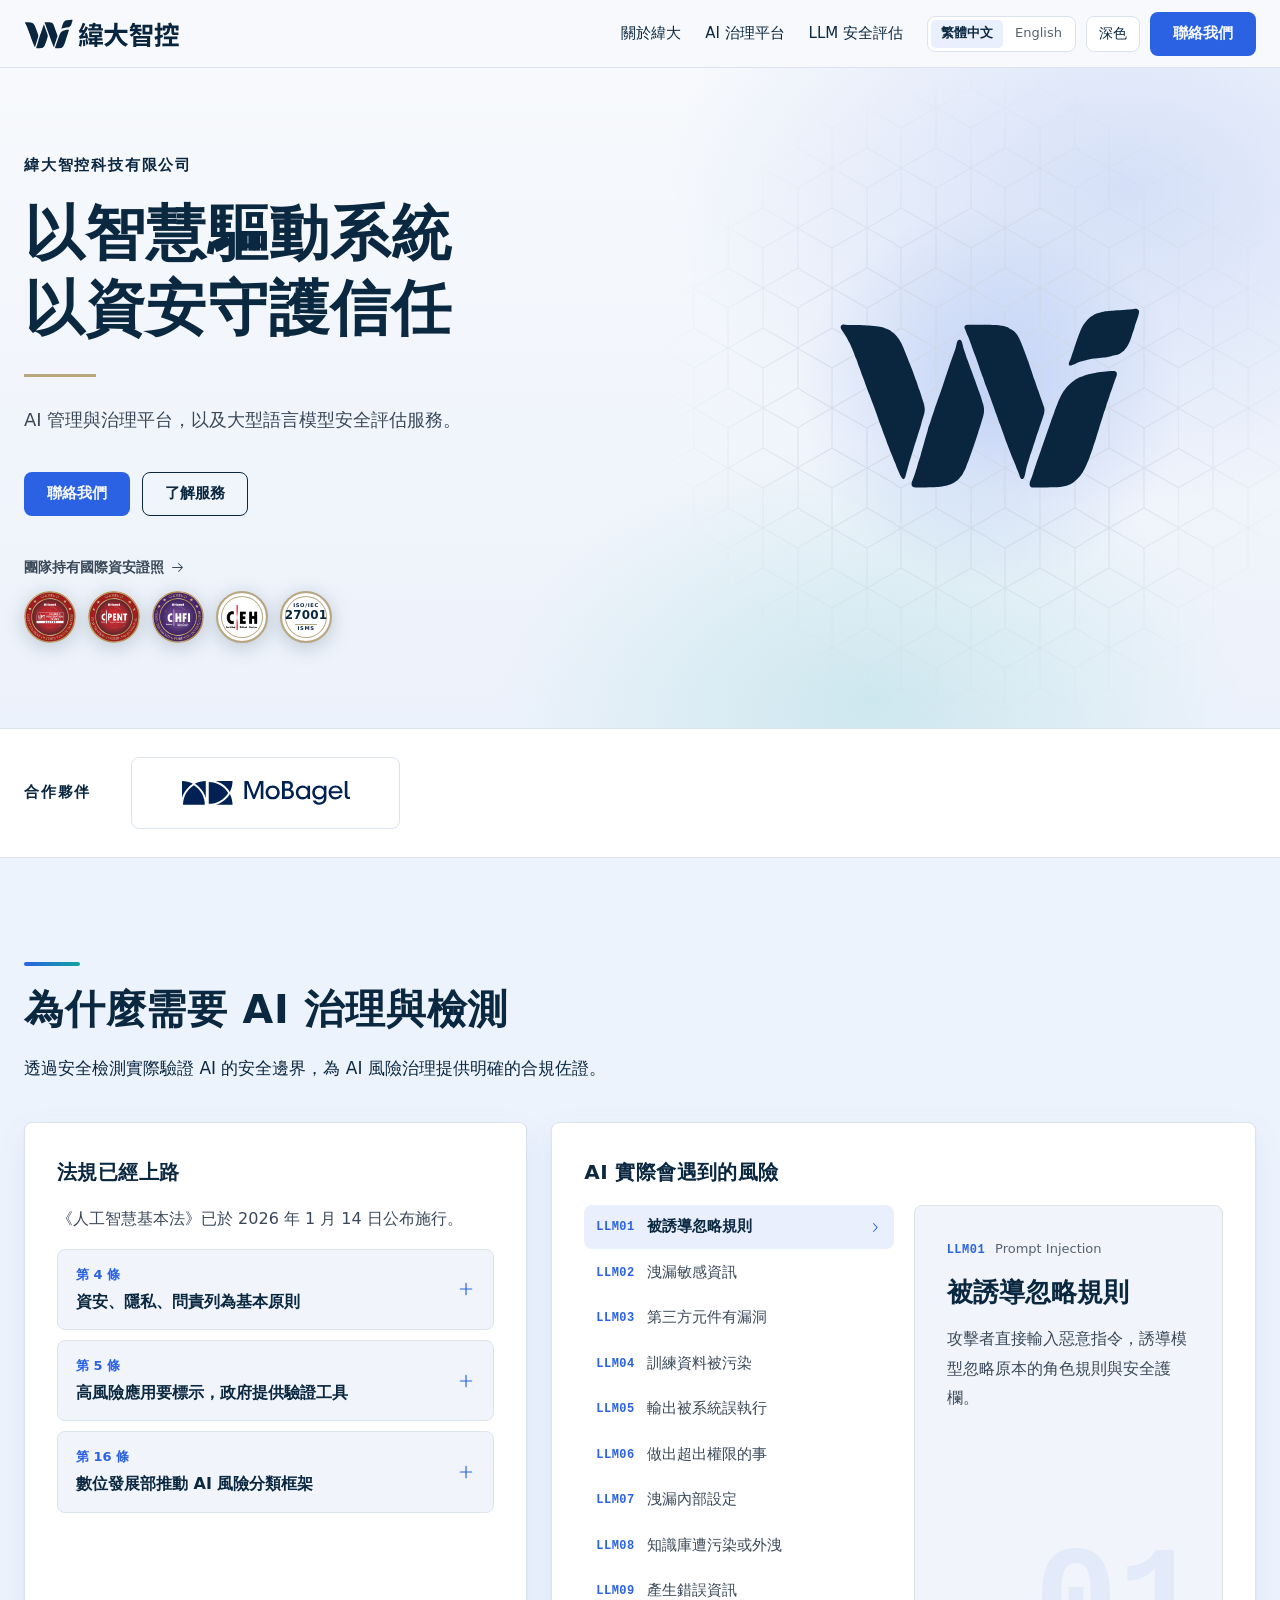
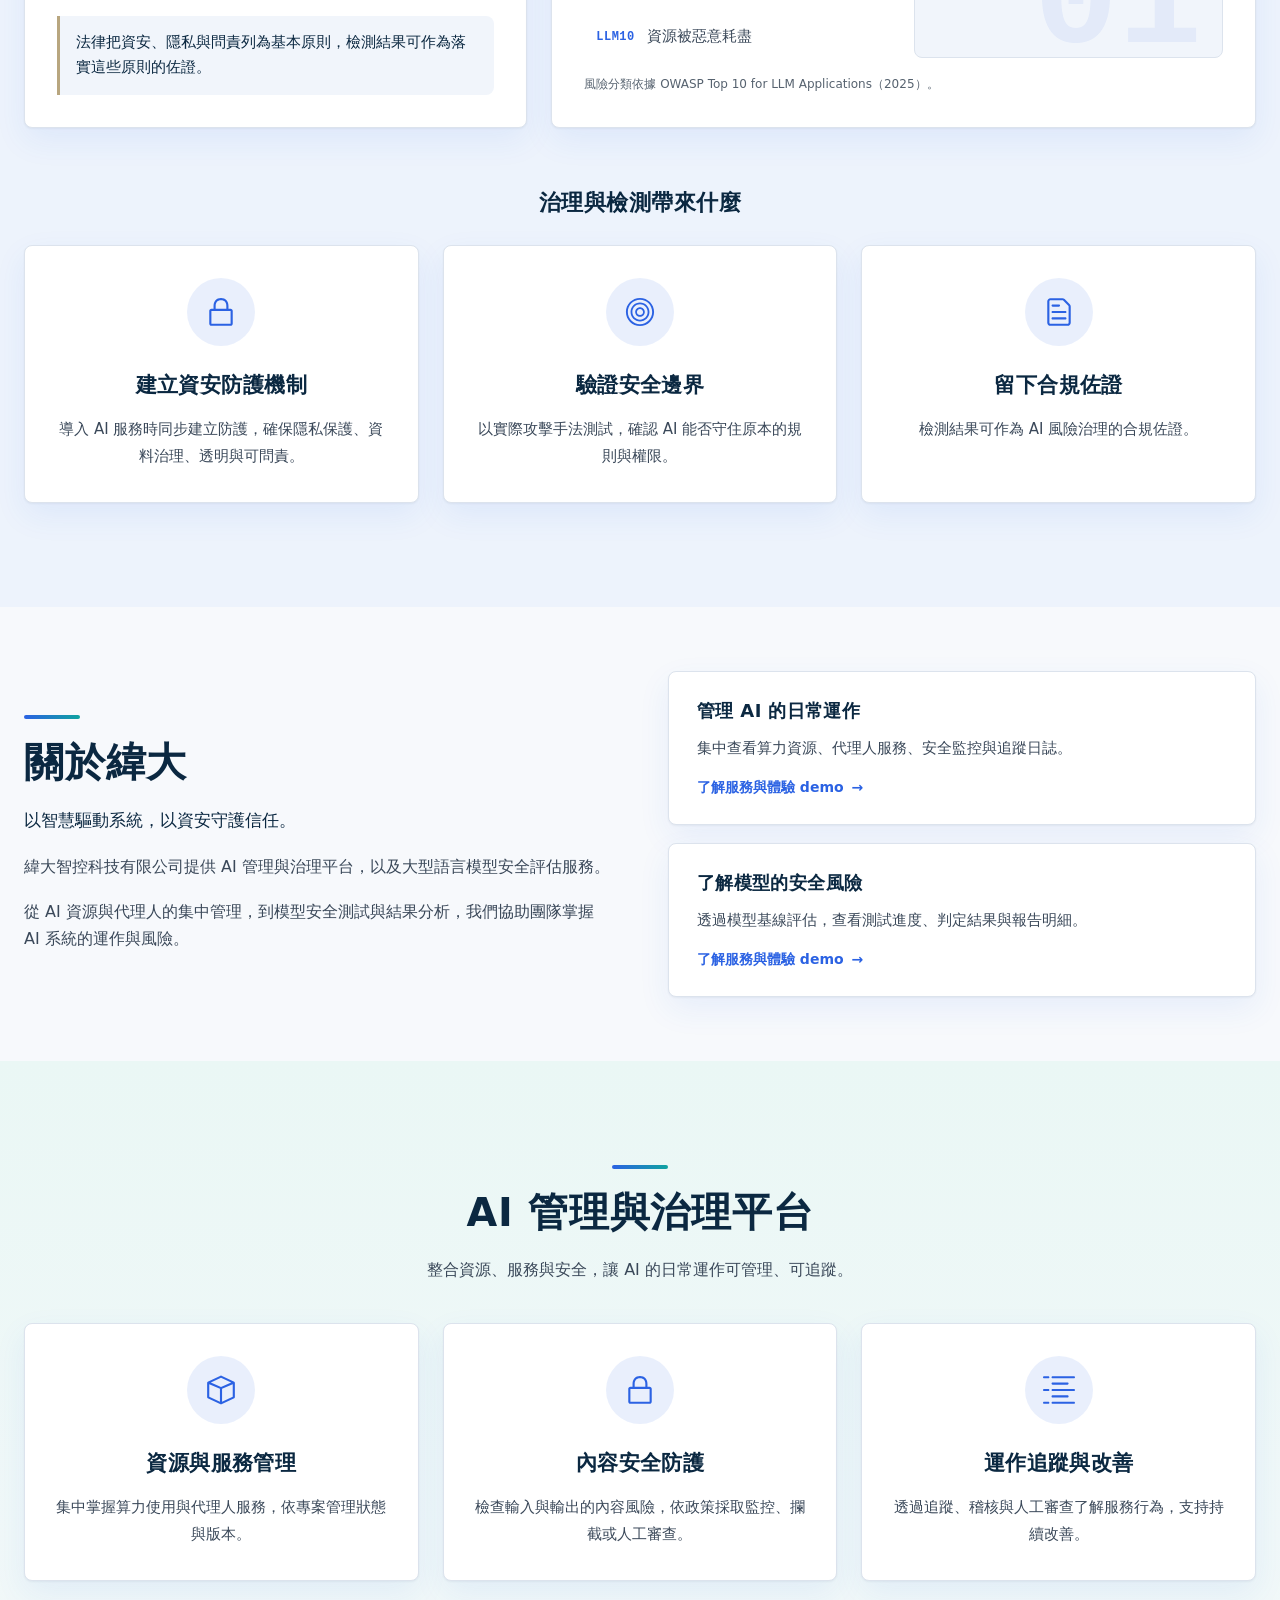
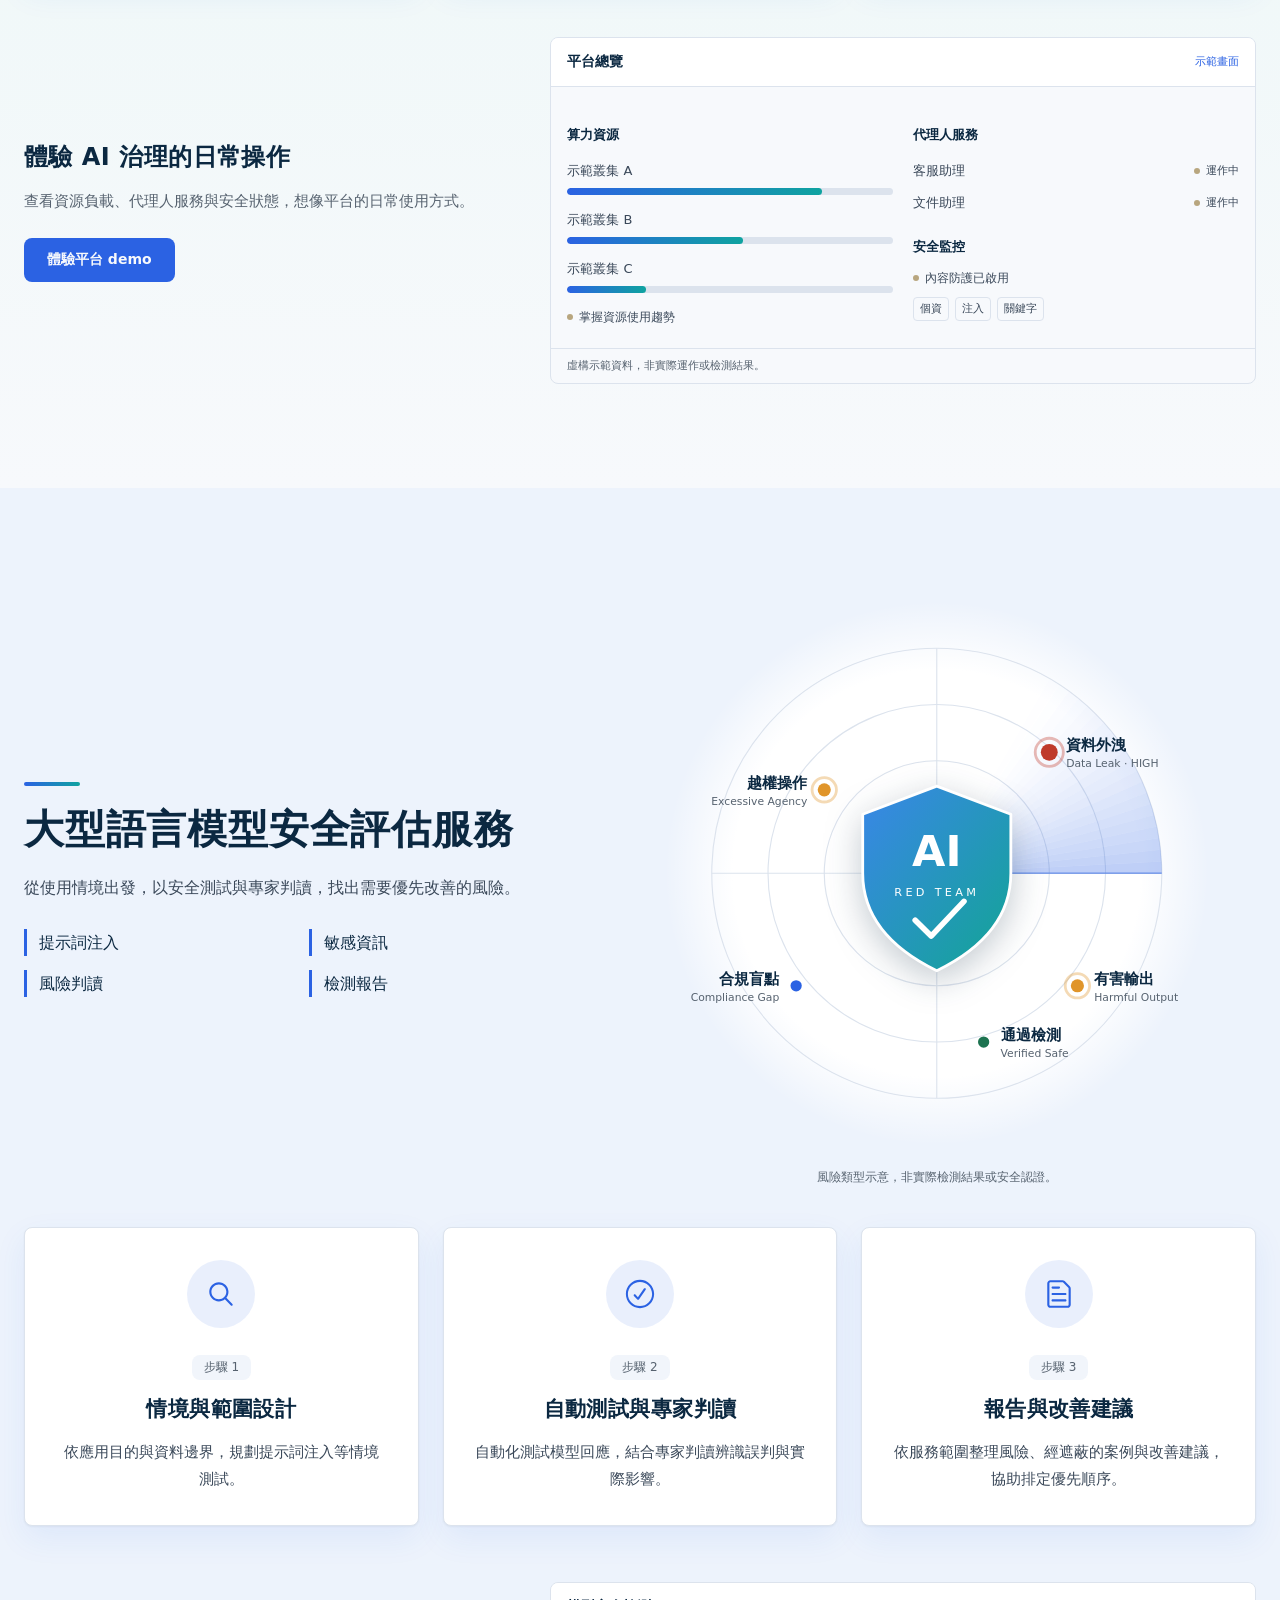
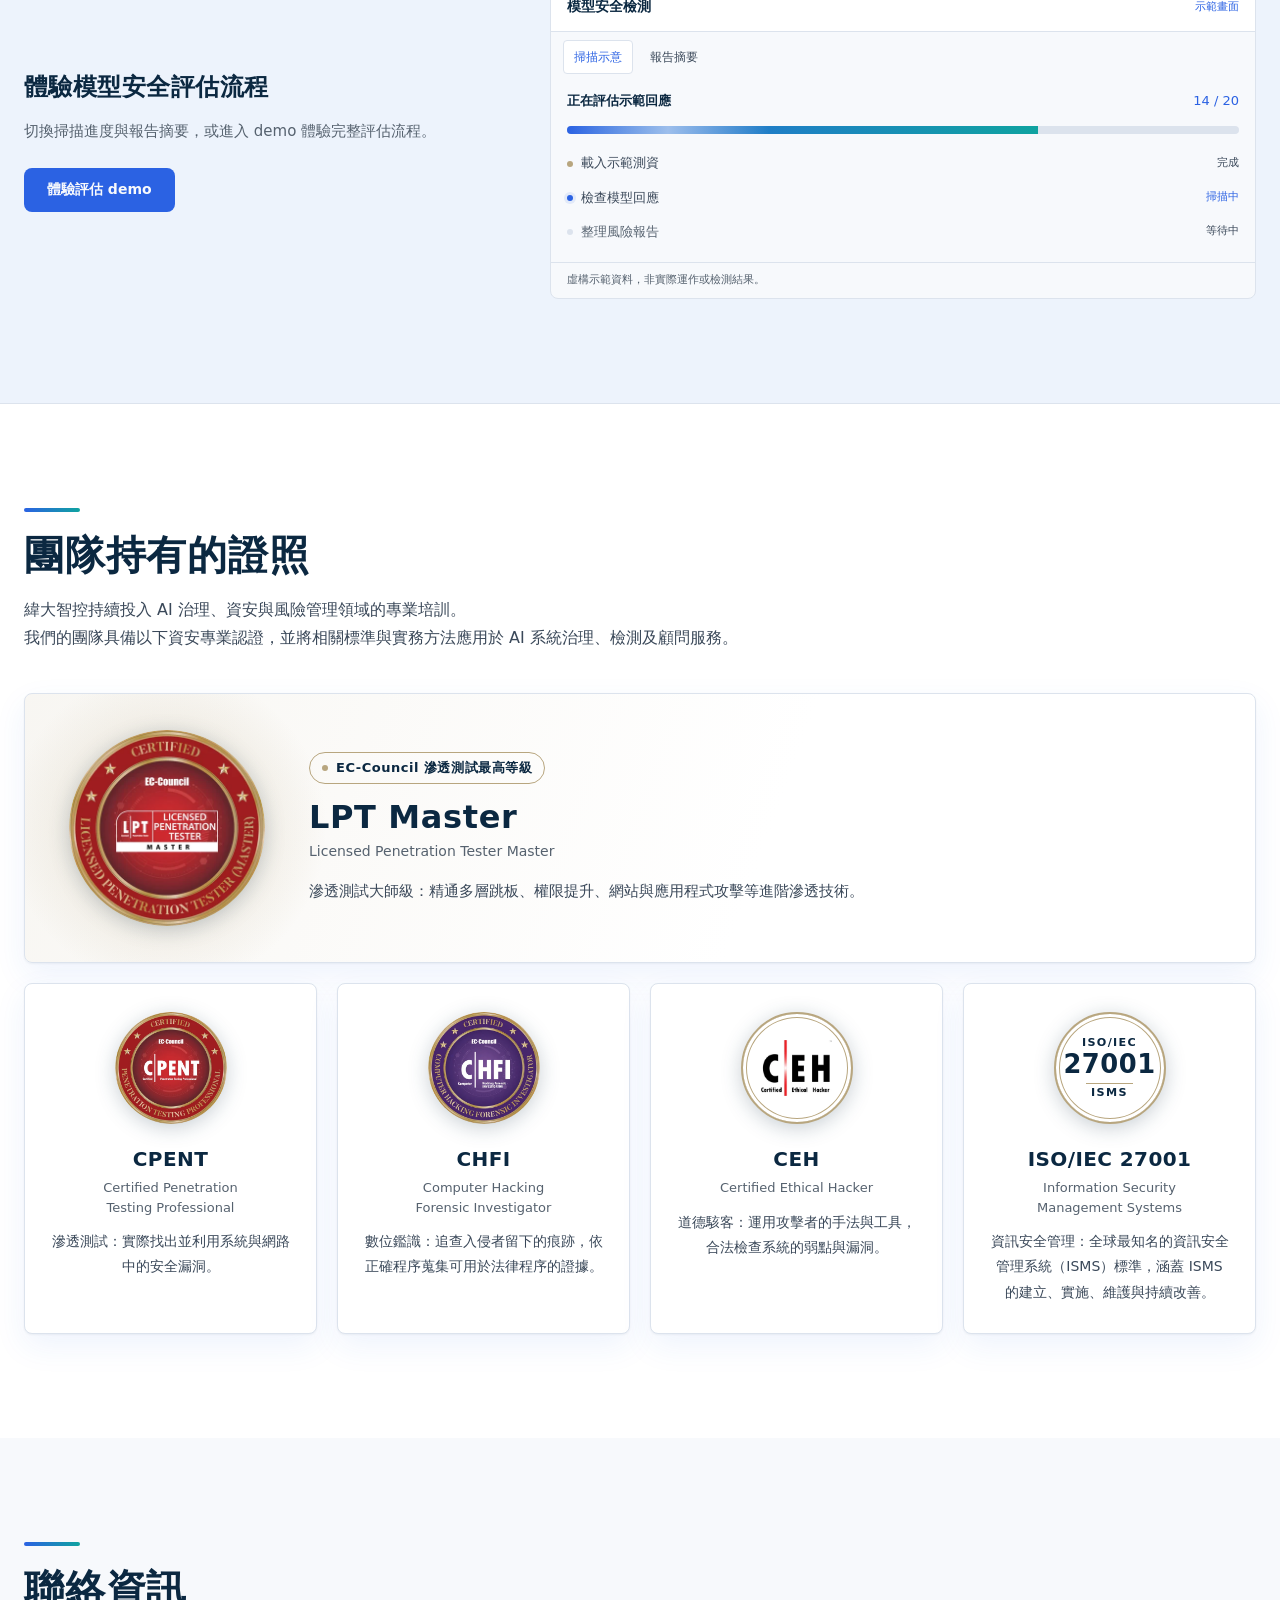
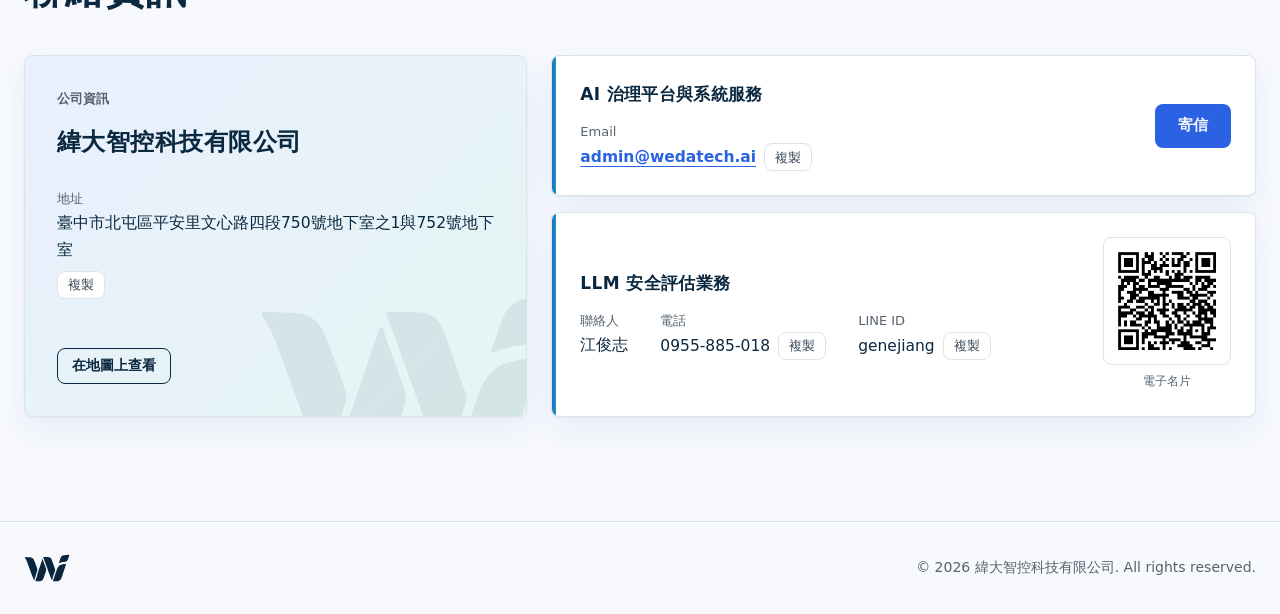
==== index.html @ 8f841e38 "Update index.html" ====
<!doctype html>
<html lang="zh-TW" data-theme="light">
  <head>
    <meta charset="UTF-8" />
    <link rel="icon" type="image/svg+xml" href="/favicon.svg" />
    <meta name="viewport" content="width=device-width, initial-scale=1.0" />
    <title>緯大智控科技有限公司</title>

<script type="application/ld+json">
{
  "@context": "https://schema.org",
  "@type": "Organization",
  "@id": "https://wedatech.ai/#organization",
  "name": "緯大智控科技有限公司",
  "url": "https://wedatech.ai/",
  "description": "提供企業 AI 管理與治理平台，以及大型語言模型安全評估服務。",
  "email": "gene@wedatech.ai",
  "telephone": "+886-955-885-018",
  "address": {
    "@type": "PostalAddress",
    "addressCountry": "TW",
    "addressRegion": "臺中市",
    "addressLocality": "北屯區",
    "streetAddress": "平安里文心路四段750號地下室之1與752號地下室"
  }
}
</script>
    
    <script>
      // 在畫面繪製前套用記住的深淺色與語言（語言以網址 ?lang 優先），避免先閃過另一種配色或語言
      try {
        const theme = localStorage.getItem("theme");
        if (theme === "light" || theme === "dark") document.documentElement.dataset.theme = theme;
        const lang = new URLSearchParams(location.search).get("lang") || localStorage.getItem("lang");
        if (lang === "en" || lang === "zh-TW") document.documentElement.lang = lang;
      } catch {
        // 讀不到 localStorage 就用預設值
      }
    </script>
    <script type="module" crossorigin src="/assets/index-BzCRF1R9.js"></script>
    <link rel="stylesheet" crossorigin href="/assets/index-eqVl_-M9.css">
  </head>
  <body>
    <div id="root"></div>

  </body>
</html>
---- assets/index-eqVl_-M9.css ----
.demo-console{border:1px solid var(--line);border-radius:var(--radius);background:var(--surface);box-shadow:var(--shadow);overflow:clip}.demo-console__header{border-bottom:1px solid var(--line);background:var(--panel-bar);justify-content:space-between;align-items:center;gap:16px;padding:20px 28px;display:flex}.demo-console__header h3{font-size:17px}.demo-console__body{padding:28px}.demo-console h4{color:var(--ink);margin:0;font-size:17px}.demo-console h5{color:var(--ink);margin:16px 0 8px;font-size:14px}.demo-toolbar{flex-wrap:wrap;justify-content:space-between;align-items:center;gap:16px;margin-bottom:24px;display:flex}.demo-toolbar p,.demo-muted,.demo-filter{color:var(--ink-3);font-size:13px}.demo-toolbar p{margin-top:6px}.demo-actions,.demo-tags{flex-wrap:wrap;align-items:center;gap:8px;display:flex}.demo-segment,.demo-tabs{border:1px solid var(--line);background:var(--surface-2);border-radius:var(--radius);gap:4px;padding:4px;display:flex}.demo-tabs{flex-wrap:wrap;width:fit-content;max-width:100%;margin-bottom:24px}.demo-segment button,.demo-tabs button{color:var(--ink-3);background:0 0;border:1px solid #0000;border-radius:5px;padding:7px 14px;font-size:13px}.demo-segment button[aria-pressed=true],.demo-tabs button[aria-pressed=true]{color:var(--primary);background:var(--surface);border-color:var(--line)}.demo-clusters{grid-template-columns:repeat(2,minmax(0,1fr));align-items:start;gap:16px;margin-bottom:24px;display:grid}.demo-resource{border:1px solid var(--line);border-radius:var(--radius);padding:18px 20px}.demo-resource__toggle{width:100%;color:var(--ink);text-align:left;background:0 0;border:0;justify-content:space-between;align-items:center;gap:12px;padding:0;display:flex}.demo-resource__toggle>span:first-child{flex:1}.demo-resource__toggle strong,.demo-resource__toggle small{display:block}.demo-resource__toggle strong{font-size:15px}.demo-resource__toggle small{color:var(--ink-3);margin-top:3px;font-size:12px}.demo-resource__metrics{color:var(--ink-3);flex-wrap:wrap;justify-content:space-between;gap:8px;margin:18px 0 8px;font-size:12px;display:flex}.demo-resource__metrics strong{color:var(--ink);font-size:15px}.demo-meter{background:var(--surface-2);border-radius:4px;height:5px;overflow:clip}.demo-meter>span{background:var(--primary);height:100%;transition:width .3s;display:block}.demo-resource__detail{border-top:1px solid var(--line);margin-top:20px;padding-top:16px}.demo-resource__detail>p{color:var(--ink-3);font-size:12px}.demo-trend{width:100%;height:120px;margin-block:12px}.demo-status{white-space:nowrap;background:var(--surface-2);color:var(--ink-3);border:1px solid var(--line);border-radius:var(--radius);padding:2px 8px;font-size:12px;display:inline-block}.demo-console .is-safe{color:var(--safe)}.demo-console .is-risk{color:var(--risk)}.demo-console .is-warning{color:var(--warn)}.demo-status.is-safe{border-color:color-mix(in srgb, var(--safe) 22%, var(--line))}.demo-status.is-risk{border-color:color-mix(in srgb, var(--risk) 22%, var(--line))}.demo-status.is-warning{border-color:color-mix(in srgb, var(--warn) 22%, var(--line))}.demo-workspace{grid-template-columns:minmax(0,.85fr) minmax(0,1.15fr);gap:20px;display:grid}.demo-inset{background:var(--surface-2);border:1px solid var(--line);border-radius:var(--radius);padding:24px}.demo-inset>h4{margin-bottom:18px}.demo-form{flex-direction:column;align-items:stretch;gap:16px;display:flex}.demo-form>h4{margin-bottom:0}.demo-console label{color:var(--ink-2);flex-direction:column;gap:6px;font-size:13px;display:flex}.demo-console input:not([type=checkbox]),.demo-console select,.demo-console textarea{width:100%;min-width:0;font:inherit;color:var(--ink);border:1px solid var(--line);border-radius:var(--radius);background:var(--surface);padding:9px 12px;font-size:14px}.demo-console textarea{resize:vertical;line-height:1.7}.demo-console input[readonly]{font-family:var(--font-mono);font-size:12px}.demo-form__row{grid-template-columns:repeat(2,minmax(0,1fr));gap:14px;display:grid}.demo-form .demo-toolbar{margin-bottom:0}.demo-form>.button{align-self:flex-start}.demo-facts{flex-wrap:wrap;gap:16px 24px;font-size:12px;display:flex}.demo-facts dt{color:var(--ink-3)}.demo-facts dd{color:var(--ink);overflow-wrap:anywhere}.demo-notice{color:var(--primary);margin-top:14px;font-size:13px}.demo-notice:empty{display:none}.demo-empty{color:var(--ink-3);padding:30px 0;font-size:14px}.demo-empty__step{color:var(--primary);font:22px var(--font-mono);margin-bottom:20px;display:block}.demo-records{gap:12px;margin-top:14px;display:grid}.demo-record{background:var(--surface);border:1px solid var(--line);border-radius:var(--radius);flex-wrap:wrap;justify-content:space-between;align-items:center;gap:16px;padding:16px 20px;display:flex}.demo-record p,.demo-record small{color:var(--ink-3);font-size:12px}.demo-record strong{overflow-wrap:anywhere}.demo-filter{max-width:280px;margin-bottom:18px}.demo-agents{grid-template-columns:repeat(3,minmax(0,1fr));gap:14px;margin-bottom:24px;display:grid}.demo-agent{background:var(--surface);color:var(--ink-2);border:1px solid var(--line);border-radius:var(--radius);text-align:left;flex-direction:column;align-items:flex-start;gap:8px;padding:20px;display:flex}.demo-agent[aria-pressed=true]{border-color:var(--primary);background:var(--primary-soft)}.demo-agent strong{color:var(--ink)}.demo-agent>span:not(.demo-status),.demo-agent small{font-size:12px}.demo-agent__link{color:var(--primary);margin-top:10px}.demo-flow{flex-wrap:wrap;gap:12px;margin:8px 0 18px;padding:0;list-style:none;display:flex}.demo-flow li{background:var(--surface);border:1px solid var(--line);border-radius:var(--radius);flex:140px;padding:16px;font-size:13px}.demo-flow li span{color:var(--primary);margin-bottom:8px;display:block}.demo-version-list{margin:0;padding:0;list-style:none}.demo-version-list li{border-bottom:1px solid var(--line);flex-wrap:wrap;gap:12px 24px;padding:12px 0;font-size:13px;display:flex}.demo-console .demo-check{flex-direction:row;align-items:center;gap:10px;margin-block:10px;display:flex}.demo-check input{width:16px;height:16px;accent-color:var(--primary)}.demo-keyword-form{align-items:flex-end;gap:8px;margin:24px 0 14px;display:flex}.demo-keyword-form label{flex:1}.demo-tag{border:1px solid var(--line);background:var(--surface);color:var(--ink-2);border-radius:var(--radius);padding:3px 10px;font-size:12px}.demo-tags+.demo-muted{margin-top:20px}.demo-result{background:var(--surface);border-radius:0 var(--radius) var(--radius) 0;border-left:3px solid;padding:16px;font-size:14px}.demo-result p,.demo-result small{color:var(--ink-3);margin-top:8px;font-size:12px;display:block}.demo-filters{flex-wrap:wrap;align-items:flex-end;gap:12px;margin:20px 0 14px;display:flex}.demo-filters label{flex:160px}.demo-filters .pill-button{height:41px}.demo-trace{border:1px solid var(--line);border-radius:var(--radius);background:var(--surface)}.demo-trace summary{cursor:pointer;align-items:center;gap:16px;padding:16px 20px;display:flex}.demo-trace summary:after{content:"+";color:var(--primary)}.demo-trace[open] summary:after{content:"−"}.demo-trace summary>span:nth-child(2){flex:1;min-width:0}.demo-trace summary strong,.demo-trace summary small{display:block}.demo-trace summary strong{color:var(--ink);font-size:14px}.demo-trace summary small,.demo-trace summary>.num{color:var(--ink-3);overflow-wrap:anywhere;font-size:12px}.demo-trace__body{border-top:1px solid var(--line);color:var(--ink-2);padding:20px;font-size:13px}.demo-trace pre{white-space:pre-wrap;overflow-wrap:anywhere;font:13px/1.8 var(--font-sans);background:var(--code-bg);border-radius:var(--radius);margin:0;padding:14px}.demo-fieldset{border:0;margin:0;padding:0}.demo-fieldset legend{color:var(--ink-2);font-size:13px}.demo-progress-panel{flex-direction:column;gap:16px;display:flex}.demo-progress-panel>h4{margin-bottom:0}.demo-progress-value{justify-content:space-between;align-items:baseline;gap:14px;display:flex}.demo-progress-value strong{color:var(--primary);font-size:46px;font-weight:600;line-height:1.3}.demo-progress-value strong small{font-size:20px}.demo-progress-value>span{color:var(--ink-3);font-size:13px}.demo-progress{background:var(--line);width:100%;height:8px;accent-color:var(--primary);border:0;border-radius:4px;overflow:clip}.demo-progress::-webkit-progress-bar{background:var(--line)}.demo-progress::-webkit-progress-value{background:var(--primary)}.demo-score-row{grid-template-columns:repeat(3,minmax(0,1fr));gap:12px;display:grid}.demo-score-row>div{border:1px solid var(--line);border-radius:var(--radius);background:var(--surface);padding:18px}.demo-score-row strong{font-size:28px;font-weight:600;display:block}.demo-score-row span{color:var(--ink-3);font-size:12px;display:block}.demo-score-row--report{grid-template-columns:repeat(4,minmax(0,1fr));margin-bottom:24px}.demo-run-log{border-top:1px solid var(--line);min-height:100px;padding-top:16px;font-size:12px}.demo-run-log p{flex-wrap:wrap;gap:8px;margin-bottom:8px;display:flex}.demo-run-log small{color:var(--ink-3)}.demo-report-categories{grid-template-columns:repeat(4,minmax(0,1fr));gap:12px;display:grid}.demo-report-categories button{background:var(--surface-2);border:1px solid var(--line);border-radius:var(--radius);color:var(--ink);text-align:left;padding:16px}.demo-report-categories button[aria-pressed=true]{border-color:var(--primary)}.demo-report-categories strong{font-size:14px;display:block}.demo-report-categories span{color:var(--ink-3);margin:8px 0 12px;font-size:12px;display:block}.demo-report-categories .demo-meter>span{margin:0}@media (width<=900px){.demo-workspace{grid-template-columns:minmax(0,1fr)}.demo-agents,.demo-report-categories{grid-template-columns:repeat(2,minmax(0,1fr))}}@media (width<=600px){.demo-console__header,.demo-console__body,.demo-inset{padding:18px}.demo-clusters,.demo-agents,.demo-form__row{grid-template-columns:minmax(0,1fr)}.demo-console__header{flex-wrap:wrap}.demo-resource{padding:16px}.demo-trace summary{flex-wrap:wrap;gap:10px;padding:14px}.demo-trace summary>.num{display:none}.demo-score-row--report{grid-template-columns:repeat(2,minmax(0,1fr))}.demo-score-row>div{padding:12px}.demo-score-row strong{font-size:24px}.demo-trace__body{padding:16px}}:root{--lightningcss-light:initial;--lightningcss-dark: ;color-scheme:light;--bg:#f7f9fc;--surface:#fff;--surface-2:#f1f5fb;--section-a:#edf3fc;--section-b:linear-gradient(180deg, #eaf7f5 0%, #f7f9fc 100%);--hero-bg:radial-gradient(55% 75% at 88% 18%, #2b62e329, transparent 65%), radial-gradient(45% 60% at 68% 96%, #0fa3a024, transparent 65%), linear-gradient(180deg, #f7f9fc 0%, #ecf2fb 100%);--line:#dce3ed;--ink:#0b2841;--ink-2:#3a4859;--ink-3:#56626f;--primary:#2b62e3;--primary-hover:#1f4fc4;--primary-soft:#2b62e31a;--on-primary:#f7f9fc;--secondary:#0fa3a0;--accent:#b8a67f;--logo:#09263e;--pattern-line:#cfd8e6;--glow:#2b62e333;--shadow:0 1px 2px #0b28410d, 0 12px 32px #2b62e314;--ghost-hover:#0b28410d;--nav-bg:#f7f9fce0;--panel-bar:#f5f8fc;--code-bg:#eff4fb;--tag-bg:#2b62e31a;--focus:#2b62e3;--safe:#1d7350;--risk:#bf3a2b;--warn:#8a5b00;--radar-warn:#e0952a;--contact-panel:linear-gradient(135deg, #e9f0fe 0%, #e5f5f3 100%);--logo-tile:#fff;--badge-ink:#0b2841;--partner-mobagel:#002153;--grid-color:#2b62e312;--btn-glow:0 8px 22px #2b62e347;--floor-opacity:0;--glitch-opacity:0;--flow-color:#2b62e373}:root[data-theme=dark]{--lightningcss-light: ;--lightningcss-dark:initial;color-scheme:dark;--bg:#06111c;--surface:#0c1b2b;--surface-2:#0a1726;--section-a:#081727;--section-b:linear-gradient(180deg, #071b2a 0%, #06111c 100%);--hero-bg:radial-gradient(55% 75% at 85% 15%, #38cfe033, transparent 65%), radial-gradient(50% 65% at 62% 98%, #3b7bf03d, transparent 65%), linear-gradient(180deg, #06111c 0%, #08192b 100%);--line:#1b3144;--ink:#eaf1f7;--ink-2:#b8c5d2;--ink-3:#8b9aaa;--primary:#38cfe0;--primary-hover:#6ddbe8;--primary-soft:#38cfe01f;--on-primary:#04121c;--secondary:#3b7bf0;--accent:#c7b58e;--logo:#eaf1f7;--pattern-line:#17324a;--glow:#38cfe03d;--shadow:0 0 0 1px #38cfe00a, 0 18px 40px #02080f80;--ghost-hover:#eaf1f712;--nav-bg:#06111cdb;--panel-bar:#0a1828;--code-bg:#071523;--tag-bg:#38cfe024;--focus:#38cfe0;--safe:#5fd4a6;--risk:#ff8f7a;--warn:#f0bf5f;--radar-warn:#f0bf5f;--grid-color:#38cfe012;--btn-glow:0 0 24px #38cfe073;--floor-opacity:.55;--glitch-opacity:.85;--contact-panel:linear-gradient(135deg, #0d2339 0%, #0a1d2a 100%);--flow-color:#38cfe099;--logo-tile:#fff;--badge-ink:#0b2841;--partner-mobagel:#fff}:root{--font-sans:"Noto Sans TC", "PingFang TC", "Microsoft JhengHei", system-ui, sans-serif;--font-mono:ui-monospace, "Cascadia Mono", Consolas, "Noto Sans TC", monospace;--radius:8px;--container:1360px;--nav-h:68px;--bar-gradient:linear-gradient(90deg, var(--primary), var(--secondary));color:var(--ink-2);background:var(--bg);font-family:var(--font-sans)}*,:before,:after{box-sizing:border-box}html{scroll-behavior:smooth;scroll-padding-top:calc(var(--nav-h) + 16px)}body{-webkit-font-smoothing:antialiased;margin:0;line-height:1.7}h1,h2,h3{color:var(--ink);letter-spacing:.02em;margin:0}p,dl,dd{margin:0}img{max-width:100%;display:block}button{font:inherit;cursor:pointer}button:disabled{cursor:not-allowed;opacity:.55}:focus-visible{outline:2px solid var(--focus);outline-offset:3px}.num{font-family:var(--font-mono);font-variant-numeric:tabular-nums}.container{width:100%;max-width:var(--container);margin:0 auto;padding-inline:24px}@media (prefers-reduced-motion:no-preference){.reveal{opacity:0;transition:opacity .7s cubic-bezier(.16, 1, .3, 1) var(--reveal-delay,0s), transform .7s cubic-bezier(.16, 1, .3, 1) var(--reveal-delay,0s);transform:translateY(24px)}.reveal.is-visible{opacity:1;transform:none}}.button{border-radius:var(--radius);white-space:nowrap;border:1px solid #0000;justify-content:center;align-items:center;height:44px;padding:0 22px;font-size:15px;font-weight:600;text-decoration:none;transition:background-color .2s,box-shadow .25s,color .2s,transform .1s;display:inline-flex;position:relative;overflow:clip}.button:active,.pill-button:active,.copy-button:active{transform:translateY(1px)}.button--primary{background:var(--primary);color:var(--on-primary)}.button--primary:hover:not(:disabled){background:var(--primary-hover);box-shadow:var(--btn-glow)}.button--primary:after{content:"";pointer-events:none;background:linear-gradient(110deg,#0000 30%,#ffffff59 50%,#0000 70%);position:absolute;inset:0;transform:translate(-120%)}.button--primary:hover:not(:disabled):after{transition:transform .7s;transform:translate(120%)}.button--ghost{border-color:var(--ink);color:var(--ink);background:0 0}.button--ghost:hover{background:var(--ghost-hover)}.button--small{height:36px;padding:0 14px;font-size:14px}.pill-button,.copy-button{border:1px solid var(--line);border-radius:var(--radius);background:var(--surface);height:36px;color:var(--ink);white-space:nowrap;align-items:center;padding:0 12px;font-size:14px;font-weight:500;transition:background-color .2s;display:inline-flex}.pill-button:hover,.copy-button:hover{background:var(--ghost-hover)}.copy-button{height:28px;color:var(--ink-2);padding:0 10px;font-size:12.5px}.segmented{border:1px solid var(--line);border-radius:var(--radius);background:var(--surface);gap:2px;padding:3px;display:inline-flex}.segmented button{border-radius:calc(var(--radius) - 3px);height:28px;color:var(--ink-3);white-space:nowrap;background:0 0;border:0;padding:0 10px;font-size:13px;font-weight:500}.segmented button[aria-pressed=true]{background:var(--primary-soft);color:var(--ink);font-weight:700}.glitch{display:inline-block;position:relative}.glitch:before,.glitch:after{content:attr(data-text);opacity:0;pointer-events:none;position:absolute;inset:0}@media (prefers-reduced-motion:no-preference){.glitch:before{color:var(--primary);animation:6s step-end infinite glitch-a}.glitch:after{color:var(--secondary);animation:6s step-end infinite glitch-b}}@keyframes glitch-a{0%,90%,to{opacity:0;clip-path:inset(0);transform:none}91%{opacity:var(--glitch-opacity);clip-path:inset(12% 0 58%);transform:translate(-3px)}93%{opacity:var(--glitch-opacity);clip-path:inset(62% 0 8%);transform:translate(3px)}95%{opacity:0}}@keyframes glitch-b{0%,91%,to{opacity:0;clip-path:inset(0);transform:none}92%{opacity:var(--glitch-opacity);clip-path:inset(40% 0 30%);transform:translate(3px)}94%{opacity:var(--glitch-opacity);clip-path:inset(5% 0 75%);transform:translate(-2px)}96%{opacity:0}}.logo{flex:none;align-items:center;display:inline-flex}.logo svg{width:auto;height:100%;display:block}.logo path{fill:var(--logo)}.logo--wordmark{gap:.35em}.logo__mark{height:100%;display:inline-flex}.logo__word{color:var(--logo);letter-spacing:.01em;font-weight:800;line-height:1}.topnav{z-index:10;height:var(--nav-h);border-bottom:1px solid var(--line);background:var(--nav-bg);-webkit-backdrop-filter:blur(10px);backdrop-filter:blur(10px);position:sticky;top:0}.topnav__inner{align-items:center;gap:24px;height:100%;display:flex}.topnav__brand{align-items:center;text-decoration:none;display:flex}.topnav__menu{align-items:center;gap:24px;margin-left:auto;display:flex}.topnav__menu a:not(.button){color:var(--ink);text-decoration:none;-webkit-text-decoration-color:var(--primary);text-decoration-color:var(--primary);text-underline-offset:6px;white-space:nowrap;font-size:15px;font-weight:500;text-decoration-thickness:2px}.topnav__menu a:not(.button):hover,.topnav__menu a.is-active{text-decoration-line:underline}.topnav__menu-cta,.topnav__toggle,.topnav__lang-menu{display:none}.topnav__actions{align-items:center;gap:10px;display:flex}.hero{background:var(--hero-bg);position:relative;overflow:clip}.hero__inner{min-height:min(calc(100dvh - var(--nav-h)), 660px);grid-template-columns:1.1fr .9fr;align-items:center;gap:48px;padding-block:48px;display:grid;position:relative}.hero__company{color:var(--ink);letter-spacing:.12em;font-size:15px;font-weight:700}.hero__title{margin-top:18px;font-size:clamp(2.25rem,1.2rem + 3.2vw,3.75rem);font-weight:800;line-height:1.25}html[lang=en] .hero__title{letter-spacing:0;font-size:clamp(1.75rem,.4rem + 2.6vw,2.625rem)}.hero__title span{display:block}.hero__rule{background:var(--accent);width:72px;height:3px;margin:28px 0;display:block}.hero__lead{word-break:keep-all;overflow-wrap:anywhere;max-width:34em;font-size:18px}.hero__actions{flex-wrap:wrap;gap:12px;margin-top:36px;display:flex}.hero__certs{color:var(--ink-2);flex-direction:column;gap:12px;margin-top:40px;text-decoration:none;display:inline-flex}.hero__certs-label{align-items:center;gap:6px;font-size:14px;font-weight:600;transition:color .2s;display:inline-flex}.hero__certs-label svg{transition:transform .2s}.hero__certs:hover .hero__certs-label{color:var(--primary)}.hero__certs:hover .hero__certs-label svg{transform:translate(3px)}.hero__certs-badges{gap:12px;display:flex}.hero__certs .cert-badge{--badge-size:52px}.hero__visual{aspect-ratio:1;background:radial-gradient(closest-side at var(--glow-x,50%) var(--glow-y,50%), var(--glow), transparent 72%);place-items:center;display:grid;position:relative}.hero__visual:before{content:"";background-color:var(--pattern-line);-webkit-mask-composite:source-in;position:absolute;inset:-12%;-webkit-mask-image:url("data:image/svg+xml,%3csvg%20xmlns='http://www.w3.org/2000/svg'%20width='69.28'%20height='120'%20viewBox='0%200%2069.28%20120'%3e%3cpath%20d='M0%20-40%20L34.64%20-20%20L34.64%2020%20L0%2040%20L-34.64%2020%20L-34.64%20-20%20Z%20M0%200%20L-34.64%20-20%20M0%200%20L34.64%20-20%20M0%200%20L0%2040%20M69.28%20-40%20L103.92%20-20%20L103.92%2020%20L69.28%2040%20L34.64%2020%20L34.64%20-20%20Z%20M69.28%200%20L34.64%20-20%20M69.28%200%20L103.92%20-20%20M69.28%200%20L69.28%2040%20M34.64%2020%20L69.28%2040%20L69.28%2080%20L34.64%20100%20L0%2080%20L0%2040%20Z%20M34.64%2060%20L0%2040%20M34.64%2060%20L69.28%2040%20M34.64%2060%20L34.64%20100%20M0%2080%20L34.64%20100%20L34.64%20140%20L0%20160%20L-34.64%20140%20L-34.64%20100%20Z%20M0%20120%20L-34.64%20100%20M0%20120%20L34.64%20100%20M0%20120%20L0%20160%20M69.28%2080%20L103.92%20100%20L103.92%20140%20L69.28%20160%20L34.64%20140%20L34.64%20100%20Z%20M69.28%20120%20L34.64%20100%20M69.28%20120%20L103.92%20100%20M69.28%20120%20L69.28%20160'%20fill='none'%20stroke='%23d5d5d1'%20stroke-width='1'/%3e%3c/svg%3e"),radial-gradient(closest-side,#000 35%,#0000 100%);mask-image:url("data:image/svg+xml,%3csvg%20xmlns='http://www.w3.org/2000/svg'%20width='69.28'%20height='120'%20viewBox='0%200%2069.28%20120'%3e%3cpath%20d='M0%20-40%20L34.64%20-20%20L34.64%2020%20L0%2040%20L-34.64%2020%20L-34.64%20-20%20Z%20M0%200%20L-34.64%20-20%20M0%200%20L34.64%20-20%20M0%200%20L0%2040%20M69.28%20-40%20L103.92%20-20%20L103.92%2020%20L69.28%2040%20L34.64%2020%20L34.64%20-20%20Z%20M69.28%200%20L34.64%20-20%20M69.28%200%20L103.92%20-20%20M69.28%200%20L69.28%2040%20M34.64%2020%20L69.28%2040%20L69.28%2080%20L34.64%20100%20L0%2080%20L0%2040%20Z%20M34.64%2060%20L0%2040%20M34.64%2060%20L69.28%2040%20M34.64%2060%20L34.64%20100%20M0%2080%20L34.64%20100%20L34.64%20140%20L0%20160%20L-34.64%20140%20L-34.64%20100%20Z%20M0%20120%20L-34.64%20100%20M0%20120%20L34.64%20100%20M0%20120%20L0%20160%20M69.28%2080%20L103.92%20100%20L103.92%20140%20L69.28%20160%20L34.64%20140%20L34.64%20100%20Z%20M69.28%20120%20L34.64%20100%20M69.28%20120%20L103.92%20100%20M69.28%20120%20L69.28%20160'%20fill='none'%20stroke='%23d5d5d1'%20stroke-width='1'/%3e%3c/svg%3e"),radial-gradient(closest-side,#000 35%,#0000 100%);-webkit-mask-position:0 0,0 0;mask-position:0 0,0 0;-webkit-mask-size:69.28px 120px,auto;mask-size:69.28px 120px,auto;-webkit-mask-repeat:repeat,repeat;mask-repeat:repeat,repeat;-webkit-mask-clip:border-box,border-box;mask-clip:border-box,border-box;-webkit-mask-origin:border-box,border-box;mask-origin:border-box,border-box;-webkit-mask-composite:source-in;mask-composite:intersect;-webkit-mask-source-type:auto,auto;mask-mode:match-source,match-source}.hero__mark{width:58%;transform:perspective(900px) rotateX(var(--tilt-x,0deg)) rotateY(var(--tilt-y,0deg));transition:transform .25s ease-out;position:relative}.hero__mark svg{width:100%;height:auto}.hero__flow{pointer-events:none;width:100%;height:100%;position:absolute;inset:0}@media (prefers-reduced-motion:no-preference){.hero__mark path{stroke:var(--logo);stroke-width:.5px;stroke-dasharray:1;animation:1.4s cubic-bezier(.65,0,.35,1) both hero-mark-draw,.6s ease-out 1s both hero-mark-fill}}@keyframes hero-mark-draw{0%{stroke-dashoffset:1px}to{stroke-dashoffset:0}}@keyframes hero-mark-fill{0%{fill-opacity:0}to{fill-opacity:1;stroke-opacity:0}}.partners{border-block:1px solid var(--line);background:var(--surface)}.partners__inner{grid-template-columns:auto 1fr;align-items:center;gap:40px;padding-block:28px;display:grid}.partners__title{color:var(--ink);letter-spacing:.12em;white-space:nowrap;font-size:15px;font-weight:700}.partners__list{grid-template-columns:repeat(4,minmax(0,1fr));gap:16px;margin:0;padding:0;list-style:none;display:grid}.partners__logo{border:1px solid var(--line);border-radius:var(--radius);background:var(--surface);justify-content:center;align-items:center;min-height:72px;padding:12px 20px;display:flex}.partners__logo svg{width:100%;max-width:168px;height:auto}.partners__logo--mobagel{color:var(--partner-mobagel)}.section{padding-block:104px}.section__title{text-wrap:balance;font-size:clamp(1.75rem,1.2rem + 1.6vw,2.5rem);font-weight:800;line-height:1.3}.section__title:before{content:"";border-radius:var(--radius);background:var(--bar-gradient);width:56px;height:4px;margin-bottom:18px;display:block}.section__sub{color:var(--ink);font-size:17px;font-weight:500}.about{background:var(--bg)}.service-overview{grid-template-columns:minmax(0,1fr) minmax(0,1fr);align-items:start;gap:48px;margin-bottom:32px;display:grid}.service-copy{flex-direction:column;gap:18px;max-width:44rem;display:flex}.about__company{padding-block:64px}.about__overview{grid-template-columns:minmax(0,1fr) minmax(0,1fr);align-items:center;gap:56px;display:grid}.about__copy{max-width:40rem}.about__summaries{gap:18px;display:grid}.about__summary{border:1px solid var(--line);border-radius:var(--radius);background:var(--surface);color:inherit;box-shadow:var(--shadow);padding:24px 28px;text-decoration:none;transition:border-color .2s;display:block}.about__summary:hover{border-color:var(--primary)}.about__summary h3{margin-bottom:10px;font-size:18px}.about__summary p{color:var(--ink-2);font-size:15px}.about__summary>span{color:var(--primary);align-items:center;gap:8px;margin-top:14px;font-size:14px;font-weight:600;display:flex}.service-introduction--governance{background:var(--section-b)}.service-introduction--assessment{background:var(--section-a)}.service-introduction__heading{text-align:center;margin-bottom:40px}.service-introduction__heading .section__title:before{margin-inline:auto}.service-introduction__heading p{max-width:48rem;color:var(--ink-2);margin:18px auto 0}.service-introduction__heading--visual{text-align:left;grid-template-columns:minmax(0,6fr) minmax(0,7fr);align-items:center;gap:48px;display:grid}.service-introduction__heading--visual .section__title:before,.service-introduction__heading--visual p{margin-inline:0}.service-introduction__highlights{color:var(--ink);grid-template-columns:repeat(2,minmax(0,1fr));gap:14px 24px;margin:28px 0 0;padding:0;font-size:16px;list-style:none;display:grid}.service-introduction__highlights li{border-left:3px solid var(--primary);padding-left:12px}.service-introduction__illustration{width:100%;max-width:640px;margin:0 auto}.service-introduction__illustration figcaption{color:var(--ink-3);text-align:center;margin-top:12px;font-size:12px}.radar{--sweep:6s;width:100%;height:auto;font-family:var(--font-sans);display:block}.radar__disc-stop{stop-color:var(--surface)}.radar__grid{fill:none;stroke:var(--line);stroke-width:1.2px}.radar__sweep{fill:var(--primary);transform-box:view-box;transform-origin:300px 300px;transform:rotate(90deg)}.radar__beam{stroke:var(--primary);stroke-width:1.5px;opacity:.5}.radar__point--risk{color:var(--risk)}.radar__point--warn{color:var(--radar-warn)}.radar__point--info{color:var(--primary)}.radar__point--safe{color:var(--safe)}.radar__dot{fill:currentColor}.radar__halo{fill:none;stroke:currentColor;stroke-width:3px;opacity:.35}.radar__ping{fill:none;stroke:currentColor;stroke-width:2px;opacity:0;transform-box:fill-box;transform-origin:50%}.radar__title{fill:var(--ink);font-size:16px;font-weight:700}.radar__note{fill:var(--ink-3);font-size:11.5px}.radar__shield{filter:drop-shadow(0 10px 18px #0b284140)}.radar__shield>path:first-child{stroke:#fff;stroke-width:3px;stroke-linejoin:round}.radar__ai,.radar__team{fill:#fff;text-anchor:middle}.radar__ai{font-size:46px;font-weight:800}.radar__team{letter-spacing:3.5px;font-size:12px;font-weight:500}.radar__check{fill:none;stroke:#fff;stroke-width:6px;stroke-linecap:round;stroke-linejoin:round}@media (prefers-reduced-motion:no-preference){.radar__sweep{animation:radar-sweep var(--sweep) linear infinite}.radar__ping,.radar__label{animation:radar-ping var(--sweep) linear calc((var(--at) - 1) * var(--sweep)) infinite}.radar__label{animation-name:radar-label}.reveal .radar__check{stroke-dasharray:1;stroke-dashoffset:1px}.reveal.is-visible .radar__check{animation:.7s ease-out .6s forwards radar-check}}@keyframes radar-sweep{0%{transform:rotate(0)}to{transform:rotate(360deg)}}@keyframes radar-ping{0%{opacity:.9;transform:scale(1)}25%,to{opacity:0;transform:scale(2.4)}}@keyframes radar-label{0%{opacity:1}40%,to{opacity:.7}}@keyframes radar-check{to{stroke-dashoffset:0}}.service-introduction__cards{grid-template-columns:repeat(3,minmax(0,1fr));gap:24px;margin:0;padding:0;list-style:none;display:grid}.service-introduction__cards>li>.reveal{height:100%}.service-capability{background:var(--surface);border:1px solid var(--line);border-radius:var(--radius);text-align:center;height:100%;box-shadow:var(--shadow);padding:32px 28px}.service-capability__icon{width:68px;height:68px;color:var(--primary);background:var(--primary-soft);border-radius:50%;justify-content:center;align-items:center;margin:0 auto 24px;display:flex}.service-capability__icon svg{width:32px;height:32px}.service-capability__step{border-radius:var(--radius);color:var(--ink-3);background:var(--surface-2);margin:-8px 0 14px;padding:2px 12px;font-size:12px;display:inline-block}.service-capability :is(h3,h4){color:var(--ink);letter-spacing:.02em;text-wrap:balance;margin:0 0 14px;font-size:21px;line-height:1.5}.service-capability p{color:var(--ink-2);text-wrap:pretty;font-size:15px;line-height:1.8}.service-introduction__preview{grid-template-columns:minmax(0,4fr) minmax(0,6fr);align-items:center;gap:56px;margin-top:56px;display:grid}.service-introduction__preview-copy h3{margin-bottom:14px;font-size:24px;line-height:1.5}.service-introduction__preview-copy p{max-width:30rem;color:var(--ink-3);font-size:15px}.service-introduction__preview-copy .button{margin-top:24px;font-size:14px}.assessment-steps h3{margin-bottom:8px;font-size:17px}.service-preview{border:1px solid var(--line);border-radius:var(--radius);background:var(--bg);flex-direction:column;flex:1;font-size:13px;display:flex;overflow:hidden}.service-preview__bar{background:var(--surface);border-bottom:1px solid var(--line);justify-content:space-between;align-items:center;gap:12px;padding:12px 16px;display:flex}.service-preview__bar strong{color:var(--ink);font-size:14px}.service-preview__bar small{color:var(--primary);white-space:nowrap}.service-preview h4{color:var(--ink);margin-bottom:14px;font-size:13px;font-weight:600}.service-preview__dashboard{grid-template-columns:minmax(0,1fr) minmax(0,1fr);gap:20px;min-height:220px;padding:20px 16px;display:grid}.service-preview__resource{margin-bottom:14px}.service-preview__resource>span{margin-bottom:6px;display:block}.service-preview__meter{background:var(--line);border-radius:4px;height:7px;overflow:hidden}.service-preview__meter>i{border-radius:inherit;background:var(--bar-gradient);height:100%;display:block}.service-preview__status{align-items:center;gap:6px;font-size:12px;display:flex}.service-preview__status i,.service-preview__agent i,.service-preview__scan-list i{background:var(--accent);border-radius:50%;flex-shrink:0;width:6px;height:6px}.service-preview__agent{align-items:center;gap:6px;margin-bottom:10px;display:flex}.service-preview__agent>span{flex:1}.service-preview__agent small{color:var(--ink-2);white-space:nowrap}.service-preview h4.service-preview__security-title{margin:22px 0 10px}.service-preview__guard-tags{flex-wrap:wrap;gap:6px;margin-top:8px;display:flex}.service-preview__guard-tags span{border:1px solid var(--line);border-radius:4px;padding:2px 6px;font-size:11px}.service-preview__tabs{gap:6px;padding:8px 12px 0;display:flex}.service-preview__tabs button{color:var(--ink-2);background:0 0;border:1px solid #0000;border-radius:4px;padding:6px 10px;font-size:12px}.service-preview__tabs button[aria-pressed=true]{color:var(--primary);background:var(--surface);border-color:var(--line)}.service-preview__assessment{min-height:188px;padding:16px}.service-preview__scan-head{justify-content:space-between;align-items:center;gap:8px;display:flex}.service-preview__scan-head strong{color:var(--ink);font-size:13px}.service-preview__scan-head>span{color:var(--primary);font-variant-numeric:tabular-nums;white-space:nowrap}.service-preview__scan-track{background:var(--line);border-radius:4px;height:8px;margin:14px 0 18px;position:relative;overflow:hidden}.service-preview__scan-track>i{background:var(--bar-gradient);height:100%;display:block}.service-preview__scan-track:after{content:"";background:linear-gradient(90deg,#0000,#ffffff8c,#0000);width:30%;animation:3s linear infinite preview-scan;position:absolute;inset:0}@keyframes preview-scan{0%{transform:translate(-100%)}to{transform:translate(340%)}}.service-preview__scan-list{gap:12px;margin:0;padding:0;list-style:none;display:grid}.service-preview__scan-list li{align-items:center;gap:8px;display:flex}.service-preview__scan-list small{color:var(--ink-2);margin-left:auto}.service-preview__scan-list .is-scanning i{background:var(--primary);box-shadow:0 0 0 3px var(--primary-soft)}.service-preview__scan-list .is-scanning small{color:var(--primary)}.service-preview__scan-list .is-pending{color:var(--ink-3)}.service-preview__scan-list .is-pending i{background:var(--line)}.service-preview__report-stats{grid-template-columns:repeat(3,minmax(0,1fr));gap:10px;margin-bottom:14px;display:grid}.service-preview__report-stats>div{flex-direction:column;display:flex}.service-preview__report-stats strong{color:var(--ink);font-variant-numeric:tabular-nums;font-size:26px;line-height:1.2}.service-preview__report-stats span{color:var(--ink-2);font-size:11px}.service-preview__report-stats>div:last-child strong{color:var(--primary)}.service-preview__risk-list{gap:8px;display:grid}.service-preview__risk-list>div{grid-template-columns:1fr 1fr 12px;align-items:center;gap:12px;font-size:12px;display:grid}.service-preview__note{border-top:1px solid var(--line);color:var(--ink-3);margin-top:auto;padding:8px 16px;font-size:11px}@media (prefers-reduced-motion:reduce){.service-preview__scan-track:after{animation:none}}.service-demo{scroll-margin-top:calc(var(--nav-h) + 24px)}.service-scenarios{grid-template-columns:repeat(2,minmax(0,1fr));gap:10px;display:grid}.assessment-steps{gap:20px;margin:0;padding:0;list-style:none;display:grid}.assessment-steps li{border-left:3px solid var(--line);padding-left:20px}.assessment-steps p{color:var(--ink-3);font-size:14px}.product-demo__badge{color:var(--primary);font-size:12px;font-weight:600}.product-demo__note{color:var(--ink-2);margin-top:16px;font-size:13px}.product-demo__hint{color:var(--ink-3);margin-top:6px;font-size:13px}@media (width<=900px){.service-overview,.service-introduction__preview{grid-template-columns:minmax(0,1fr);gap:28px}.service-capability{padding:28px 20px}.service-introduction__heading--visual,.about__overview{grid-template-columns:minmax(0,1fr);gap:28px}}@media (width<=767px){.service-introduction__cards{grid-template-columns:minmax(0,1fr);gap:20px}.service-introduction__heading p{margin-top:16px;font-size:15px}.service-introduction__heading--visual{text-align:center;grid-template-columns:minmax(0,1fr)}.service-introduction__heading--visual .section__title:before{margin-inline:auto}.service-introduction__illustration{width:100%;margin-inline:auto}.radar__title{font-size:20px}.radar__note{font-size:14px}.service-introduction__highlights{text-align:left;font-size:15px}.about__company{padding-block:48px}.about__summary{padding:22px 24px}.service-capability{padding:28px 24px}.service-introduction__preview{margin-top:40px}}@media (width<=600px){.service-scenarios{grid-template-columns:minmax(0,1fr)}}.why{background:var(--section-a)}.why__heading{flex-direction:column;gap:18px;max-width:48rem;margin-bottom:40px;display:flex}.why__layout{grid-template-columns:minmax(0,5fr) minmax(0,7fr);align-items:stretch;gap:24px;display:grid}.why__law,.why__risks{border:1px solid var(--line);border-radius:var(--radius);background:var(--surface);box-shadow:var(--shadow);flex-direction:column;gap:16px;padding:32px;display:flex}.why__law h3,.why__risks h3{font-size:20px}.why__articles{gap:10px;display:grid}.why__article{border:1px solid var(--line);border-radius:var(--radius);background:var(--surface-2);transition:border-color .2s}.why__article:hover,.why__article[open]{border-color:var(--primary)}.why__article summary{cursor:pointer;align-items:center;gap:16px;padding:14px 18px;list-style:none;display:flex}.why__article summary::-webkit-details-marker{display:none}.why__article-head{flex-direction:column;flex:1;gap:2px;display:flex}.why__article-no{color:var(--primary);font-size:13px;font-weight:700}.why__article-point{color:var(--ink);font-size:16px;font-weight:600}.why__article-icon{width:18px;height:18px;color:var(--primary);flex:none;transition:transform .2s}.why__article[open] .why__article-icon{transform:rotate(45deg)}.why__article p{padding:0 18px 16px;font-size:14px;line-height:1.8}.why__law-note{border-left:3px solid var(--accent);border-radius:0 var(--radius) var(--radius) 0;background:var(--surface-2);color:var(--ink);margin-top:auto;padding:14px 16px;font-size:15px;font-weight:500}.why__explorer{flex:1;grid-template-columns:repeat(2,minmax(0,1fr));gap:20px;display:grid}.why__risk-list{flex-direction:column;gap:2px;margin:0;padding:0;list-style:none;display:flex}.why__risk-item{border-radius:var(--radius);width:100%;color:var(--ink-2);font:inherit;text-align:left;cursor:pointer;background:0 0;border:0;align-items:center;gap:12px;padding:9px 12px;font-size:15px;transition:background-color .2s,color .2s;display:flex}.why__risk-item:hover{background:var(--surface-2);color:var(--ink)}.why__risk-item[aria-expanded=true]{background:var(--tag-bg);color:var(--ink);font-weight:700}.why__risk-code{color:var(--primary);font-family:var(--font-mono);letter-spacing:.04em;flex:none;font-size:12px;font-weight:700}.why__risk-title{flex:1}.why__risk-arrow{color:var(--primary);opacity:0;flex:none;transition:opacity .2s,transform .2s}.why__risk-item:hover .why__risk-arrow,.why__risk-item[aria-expanded=true] .why__risk-arrow{opacity:1}.why__risk-panel{border:1px solid var(--line);border-radius:var(--radius);background:var(--surface-2);position:relative;overflow:hidden}.why__risk-panel-body{flex-direction:column;gap:14px;height:100%;padding:32px;display:flex}.why__risk-name{color:var(--ink-3);flex-wrap:wrap;align-items:baseline;gap:4px 10px;font-size:13px;display:flex}.why__risk-panel h4{color:var(--ink);margin:0;font-size:26px;line-height:1.35}.why__risk-panel-body>p:not(.why__risk-name){font-size:16px;line-height:1.85;position:relative}.why__risk-number{color:var(--primary);font-family:var(--font-mono);opacity:.07;pointer-events:none;font-size:140px;font-weight:800;line-height:1;position:absolute;bottom:-18px;right:20px}.why__risk-inline{display:none}.why__risks-note{color:var(--ink-3);margin-top:auto;font-size:12px}.why__values-title{text-align:center;margin:56px 0 24px;font-size:22px}.why__values{grid-template-columns:repeat(3,minmax(0,1fr));gap:24px;margin:0;padding:0;list-style:none;display:grid}.why__values>li>.reveal{height:100%}@media (prefers-reduced-motion:no-preference){.why__risk-panel-body,.why__risk-inline,.why__article[open] p{animation:.35s cubic-bezier(.16,1,.3,1) why-reveal}}@keyframes why-reveal{0%{opacity:0;transform:translateY(6px)}}@media (width<=1100px){.why__layout{grid-template-columns:minmax(0,1fr)}}@media (width<=767px){.why__law,.why__risks{padding:24px}.why__explorer{grid-template-columns:minmax(0,1fr)}.why__risk-panel{display:none}.why__risk-list>li+li{border-top:1px solid var(--line)}.why__risk-item{border-radius:0;padding:12px 4px}.why__risk-item:hover,.why__risk-item[aria-expanded=true]{background:0 0}.why__risk-arrow{opacity:1}.why__risk-item[aria-expanded=true] .why__risk-arrow{transform:rotate(90deg)}.why__risk-inline{flex-direction:column;gap:6px;padding:0 4px 14px;font-size:14px;line-height:1.8;display:flex}.why__values{grid-template-columns:minmax(0,1fr);gap:20px}.why__values-title{margin-top:40px}}.team{border-top:1px solid var(--line);background:var(--surface)}.team__heading{margin-bottom:40px}.team__intro{color:var(--ink-2);margin-top:14px;font-size:16px;line-height:1.8}.team__intro-line{text-wrap:pretty;display:block}.cert-badge{width:var(--badge-size,112px);aspect-ratio:1;filter:drop-shadow(0 4px 10px #0b284138);border-radius:50%;flex:none;place-items:center;display:grid;position:relative;overflow:hidden}.cert-badge img{width:100%;height:auto}.cert-badge--flat{border:2px solid var(--accent);background:var(--logo-tile);box-shadow:inset 0 0 0 3px var(--logo-tile), inset 0 0 0 4px var(--accent)}.cert-badge--flat img{width:66%}.cert-badge--text{border:2px solid var(--accent);background:var(--logo-tile);box-shadow:inset 0 0 0 3px var(--logo-tile), inset 0 0 0 4px var(--accent);color:var(--badge-ink);font-size:calc(var(--badge-size,112px) * .1);text-align:center;flex-direction:column;justify-content:center;align-items:center;line-height:1.15;display:flex}.cert-badge__top,.cert-badge__bottom{letter-spacing:.12em;font-weight:700}.cert-badge__main{letter-spacing:.02em;font-size:2.3em;font-weight:800}.cert-badge__bottom{border-top:1px solid var(--accent);margin-top:.3em;padding:.3em .5em 0}.cert-badge:after{content:"";pointer-events:none;background:linear-gradient(115deg,#0000 30%,#fffc 50%,#0000 70%);position:absolute;inset:0;transform:translate(-100%)}.cert-feature{border:1px solid var(--line);border-radius:var(--radius);background:radial-gradient(circle 160px at 142px 50%, color-mix(in srgb, var(--accent) 34%, transparent), transparent), linear-gradient(110deg, color-mix(in srgb, var(--accent) 10%, var(--surface)), var(--surface) 60%);box-shadow:var(--shadow);grid-template-columns:auto minmax(0,1fr);align-items:center;gap:44px;padding:36px 44px;display:grid}.cert-feature>.cert-badge{--badge-size:196px}.cert-feature__body{flex-direction:column;align-items:flex-start;display:flex}.cert-feature__tag{border:1px solid var(--accent);color:var(--ink);letter-spacing:.04em;border-radius:999px;align-items:center;gap:8px;padding:4px 12px;font-size:13px;font-weight:700;display:inline-flex}.cert-feature__tag:before{content:"";background:var(--accent);border-radius:50%;width:6px;height:6px}.cert-feature__title{margin:14px 0 0;font-size:32px;font-weight:800;line-height:1.2}.cert-feature__name{color:var(--ink-3);margin-top:4px;font-size:14px}.cert-feature__detail{max-width:44em;color:var(--ink-2);margin-top:14px;font-size:15px;line-height:1.8}.team__cert-list{grid-template-columns:repeat(4,minmax(0,1fr));gap:20px;margin:20px 0 0;padding:0;list-style:none;display:grid}.team__cert-list>li>.reveal{height:100%}.cert{border:1px solid var(--line);border-radius:var(--radius);background:var(--surface);text-align:center;height:100%;box-shadow:var(--shadow);flex-direction:column;align-items:center;padding:28px 24px;display:flex}.cert__title{margin:18px 0 0;font-size:20px;font-weight:800}.cert__name{color:var(--ink-3);text-wrap:balance;margin-top:2px;font-size:13px;line-height:1.5}.cert__detail{color:var(--ink-2);text-wrap:pretty;margin-top:12px;font-size:14px;line-height:1.8}@media (prefers-reduced-motion:no-preference){.cert-badge{transition:transform .3s}.cert:hover .cert-badge,.cert-feature:hover>.cert-badge,.hero__certs:hover .cert-badge{transform:translateY(-3px)}.cert:hover .cert-badge:after,.cert-feature:hover>.cert-badge:after,.hero__certs:hover .cert-badge:after{transition:transform .8s;transform:translate(100%)}.hero__certs .cert-badge:after{animation:.9s backwards cert-shine;animation-delay:calc(1.8s + var(--i,0) * .15s)}}@keyframes cert-shine{0%{transform:translate(-100%)}to{transform:translate(100%)}}@media (width<=1100px){.team__cert-list{grid-template-columns:repeat(2,minmax(0,1fr))}}@media (width<=900px){.cert-feature{background:radial-gradient(circle 130px at 112px 50%, color-mix(in srgb, var(--accent) 34%, transparent), transparent), linear-gradient(110deg, color-mix(in srgb, var(--accent) 10%, var(--surface)), var(--surface) 60%);gap:32px;padding:32px}.cert-feature>.cert-badge{--badge-size:160px}.cert{padding:24px 16px}}@media (width<=767px){.cert-feature{background:radial-gradient(circle 120px at 50% 108px, color-mix(in srgb, var(--accent) 34%, transparent), transparent), var(--surface);grid-template-columns:minmax(0,1fr);justify-items:center;gap:20px;padding:28px 20px}.cert-feature>.cert-badge{--badge-size:152px}.cert-feature__body{text-align:center;align-items:center}.cert-feature__tag{letter-spacing:0;padding:4px 10px;font-size:12px}.cert-feature__title{font-size:28px}.team__cert-list{grid-template-columns:minmax(0,1fr);gap:12px}.cert{text-align:left;grid-template-columns:auto minmax(0,1fr);align-items:start;column-gap:16px;padding:20px 16px;display:grid}.cert .cert-badge{--badge-size:72px;grid-row:span 3}.cert__title{margin-top:0}}.governance{background:linear-gradient(var(--grid-color) 1px, transparent 1px) 0 0 / 40px 40px, linear-gradient(90deg, var(--grid-color) 1px, transparent 1px) 0 0 / 40px 40px, var(--section-a)}.feature{border:1px solid var(--line);border-radius:var(--radius);background:var(--surface);width:100%;color:inherit;text-align:left;flex-direction:column;gap:2px;padding:14px 16px 16px 18px;transition:border-color .2s,background-color .2s,transform .2s;display:flex;position:relative;overflow:clip}.feature:before{content:"";background:var(--bar-gradient);width:3px;transition:transform .25s;position:absolute;top:0;bottom:0;left:0;transform:scaleY(0)}.feature:hover{border-color:var(--primary)}.feature[aria-pressed=true]{border-color:var(--primary);background:var(--primary-soft);transform:translate(4px)}.feature[aria-pressed=true]:before{transform:scaleY(1)}.feature__title{color:var(--ink);align-items:center;gap:8px;font-size:15px;font-weight:700;display:flex}.feature__hint{color:var(--ink-3);font-size:13px}.pi{background:linear-gradient(var(--grid-color) 1px, transparent 1px) 0 0 / 40px 40px, linear-gradient(90deg, var(--grid-color) 1px, transparent 1px) 0 0 / 40px 40px, var(--section-b);position:relative;overflow:clip}.pi:after{content:"";background:linear-gradient(var(--primary) 1px, transparent 1px) 0 0 / 60px 60px, linear-gradient(90deg, var(--primary) 1px, transparent 1px) 0 0 / 60px 60px;height:70%;opacity:var(--floor-opacity);transform-origin:bottom;pointer-events:none;position:absolute;bottom:-30%;left:-50%;right:-50%;transform:perspective(700px)rotateX(64deg);-webkit-mask-image:linear-gradient(#0000 25%,#000 100%);mask-image:linear-gradient(#0000 25%,#000 100%)}.pi:before{content:"";background:linear-gradient(90deg, transparent 0%, var(--flow-color) 12%, transparent 24%) 0 0 / 480px 80px repeat, linear-gradient(90deg, transparent 0%, var(--flow-color) 12%, transparent 24%) 240px 40px / 480px 80px repeat;opacity:0;pointer-events:none;width:calc(100% + 480px);position:absolute;top:0;bottom:0;left:-480px;-webkit-mask:linear-gradient(#000 1px,#0000 1px) 0 0/100% 40px;mask:linear-gradient(#000 1px,#0000 1px) 0 0/100% 40px}@media (prefers-reduced-motion:no-preference){.pi:before{opacity:1;animation:9s linear infinite data-flow}}@keyframes data-flow{to{transform:translate(480px)}}.pi__inner{z-index:1;position:relative}.contact__layout{grid-template-columns:minmax(0,5fr) minmax(0,7fr);align-items:stretch;gap:24px;margin-top:40px;display:grid}.contact__company{border:1px solid var(--line);border-radius:var(--radius);background:var(--contact-panel);box-shadow:var(--shadow);flex-direction:column;align-items:flex-start;gap:16px;padding:32px;display:flex;position:relative;overflow:clip}.contact__mark{opacity:.07;pointer-events:none;width:62%;position:absolute;bottom:-18%;right:-8%}.contact__mark svg{width:100%;height:auto}.contact__eyebrow{color:var(--ink-3);font-size:13px;font-weight:600}.contact__company h3{font-size:clamp(1.25rem,1rem + .8vw,1.5rem);line-height:1.4}.contact__map{margin-top:auto}.contact__channels{flex-direction:column;gap:16px;display:flex}.channel{border:1px solid var(--line);border-radius:var(--radius);background:var(--surface);box-shadow:var(--shadow);flex:1 0 auto;grid-template-columns:minmax(0,1fr) auto;align-items:center;gap:16px 24px;padding:24px 24px 24px 28px;transition:border-color .2s;display:grid;position:relative;overflow:clip}.channel:before{content:"";background:var(--bar-gradient);width:4px;position:absolute;top:0;bottom:0;left:0}.channel:hover{border-color:var(--primary)}.channel h3{font-size:17px}.contact__list{flex-direction:column;gap:12px;margin-top:12px;display:flex}.contact__list--row{flex-flow:wrap;gap:12px 32px}.contact__list dt{color:var(--ink-3);font-size:13px}.contact__list dd{color:var(--ink);overflow-wrap:anywhere;flex-wrap:wrap;align-items:center;gap:8px;font-size:15.5px;display:flex}.contact__list a{color:var(--primary);text-underline-offset:4px;font-weight:600}.channel__card{color:var(--ink-3);flex-direction:column;align-items:center;gap:6px;font-size:12px;text-decoration:none;display:flex}.channel__card img{border:1px solid var(--line);border-radius:var(--radius);background:var(--logo-tile);width:128px;height:128px;padding:8px}.channel__card:hover{color:var(--primary)}.contact__intro{max-width:760px;color:var(--ink-2);margin-top:20px}.footer{border-top:1px solid var(--line);padding-block:32px}.footer__inner{color:var(--ink-3);flex-wrap:wrap;justify-content:space-between;align-items:center;gap:16px;font-size:14px;display:flex}@media (width<=1100px){.topnav__cta,.topnav__lang-bar{display:none}.topnav__toggle{display:inline-flex}.topnav__actions{margin-left:auto}.topnav__menu{top:var(--nav-h);border-bottom:1px solid var(--line);background:var(--bg);flex-direction:column;align-items:stretch;gap:4px;margin:0;padding:8px 24px 20px;display:none;position:absolute;left:0;right:0}.topnav__menu.is-open{display:flex}.topnav__menu a:not(.button){padding:10px 0}.topnav__lang-menu{align-self:flex-start;margin-top:8px;display:inline-flex}.topnav__menu-cta{margin-top:8px;display:inline-flex}}@media (width<=900px){.hero__inner{grid-template-columns:1fr;min-height:auto;padding-block:48px 40px}.hero__visual{width:100%;max-width:360px;margin:0 auto}.contact__layout{grid-template-columns:minmax(0,1fr)}}@media (width<=767px){.container,.topnav__menu{padding-inline:16px}.partners__inner{grid-template-columns:1fr;gap:16px}.partners__list{grid-template-columns:repeat(2,minmax(0,1fr))}.section{padding-block:64px}.channel{grid-template-columns:minmax(0,1fr)}.channel__card{flex-direction:row;justify-self:start;gap:12px}.contact__company{padding:24px}}@media (prefers-reduced-motion:reduce){html{scroll-behavior:auto}*,:before,:after{transition:none!important}}
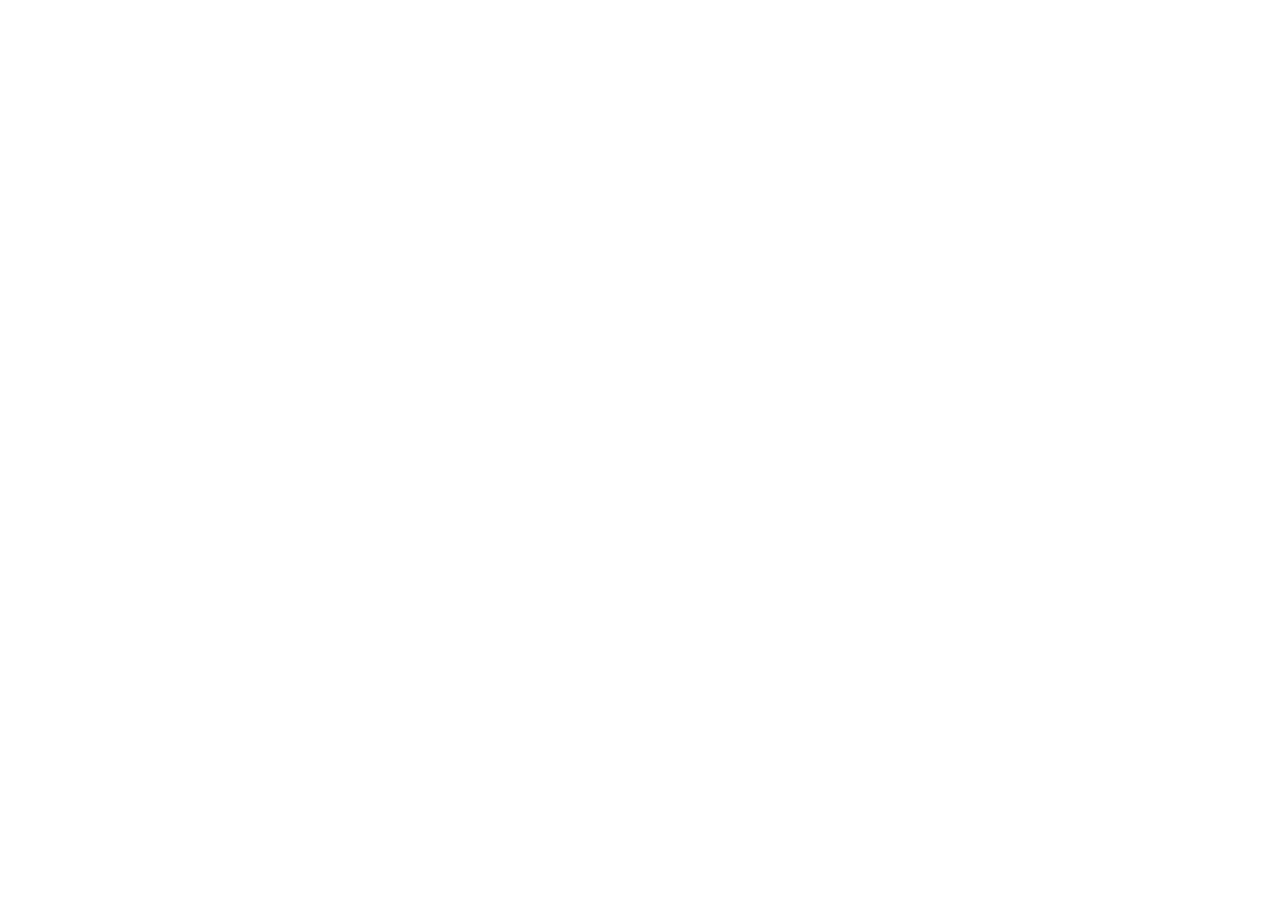
==== commit 588b7494: "Update index.html" ====
--- a/index.html
+++ b/index.html
@@ -1,47 +1,49 @@
 <!doctype html>
 <html lang="zh-TW" data-theme="light">
-  <head>
-    <meta charset="UTF-8" />
-    <link rel="icon" type="image/svg+xml" href="/favicon.svg" />
-    <meta name="viewport" content="width=device-width, initial-scale=1.0" />
-    <title>緯大智控科技有限公司</title>
-
-<script type="application/ld+json">
-{
-  "@context": "https://schema.org",
-  "@type": "Organization",
-  "@id": "https://wedatech.ai/#organization",
-  "name": "緯大智控科技有限公司",
-  "url": "https://wedatech.ai/",
-  "description": "提供企業 AI 管理與治理平台，以及大型語言模型安全評估服務。",
-  "email": "gene@wedatech.ai",
-  "telephone": "+886-955-885-018",
-  "address": {
-    "@type": "PostalAddress",
-    "addressCountry": "TW",
-    "addressRegion": "臺中市",
-    "addressLocality": "北屯區",
-    "streetAddress": "平安里文心路四段750號地下室之1與752號地下室"
-  }
-}
-</script>
+	<head>
+		<meta charset="UTF-8"/>
+		<link rel="icon" type="image/svg+xml" href="/favicon.svg"/>
+		<meta name="viewport" content="width=device-width, initial-scale=1.0"/>
     
-    <script>
-      // 在畫面繪製前套用記住的深淺色與語言（語言以網址 ?lang 優先），避免先閃過另一種配色或語言
-      try {
-        const theme = localStorage.getItem("theme");
-        if (theme === "light" || theme === "dark") document.documentElement.dataset.theme = theme;
-        const lang = new URLSearchParams(location.search).get("lang") || localStorage.getItem("lang");
-        if (lang === "en" || lang === "zh-TW") document.documentElement.lang = lang;
-      } catch {
+		<title>緯大智控科技有限公司</title>
+    
+		<script type="application/ld+json">
+		{
+			"@context": "https://schema.org",
+			"@type": "Organization",
+			"@id": "https://wedatech.ai/#organization",
+			"name": "緯大智控科技有限公司",
+			"url": "https://wedatech.ai/",
+			"description": "提供企業 AI 管理與治理平台，以及大型語言模型安全評估服務。",
+			"email": "gene@wedatech.ai",
+			"telephone": "+886-955-885-018",
+			"address": {
+				"@type": "PostalAddress",
+				"addressCountry": "TW",
+				"addressRegion": "臺中市",
+				"addressLocality": "北屯區",
+				"streetAddress": "平安里文心路四段750號地下室之1與752號地下室"
+			}
+		}
+		</script>
+    
+		<script>
+		// 在畫面繪製前套用記住的深淺色與語言（語言以網址 ?lang 優先），避免先閃過另一種配色或語言
+		try {
+			const theme = localStorage.getItem("theme");
+			if (theme === "light" || theme === "dark") document.documentElement.dataset.theme = theme;
+			const lang = new URLSearchParams(location.search).get("lang") || localStorage.getItem("lang");
+			if (lang === "en" || lang === "zh-TW") document.documentElement.lang = lang;
+		} catch {
         // 讀不到 localStorage 就用預設值
-      }
-    </script>
-    <script type="module" crossorigin src="/assets/index-BzCRF1R9.js"></script>
-    <link rel="stylesheet" crossorigin href="/assets/index-eqVl_-M9.css">
-  </head>
-  <body>
-    <div id="root"></div>
-
-  </body>
-</html>
+		}
+		</script>
+    
+		<script type="module" crossorigin src="/assets/index-BzCRF1R9.js"/>
+		<link rel="stylesheet" crossorigin href="/assets/index-eqVl_-M9.css">
+		
+		</head>
+		<body>
+			<div id="root"/>
+		</body>
+	</html>
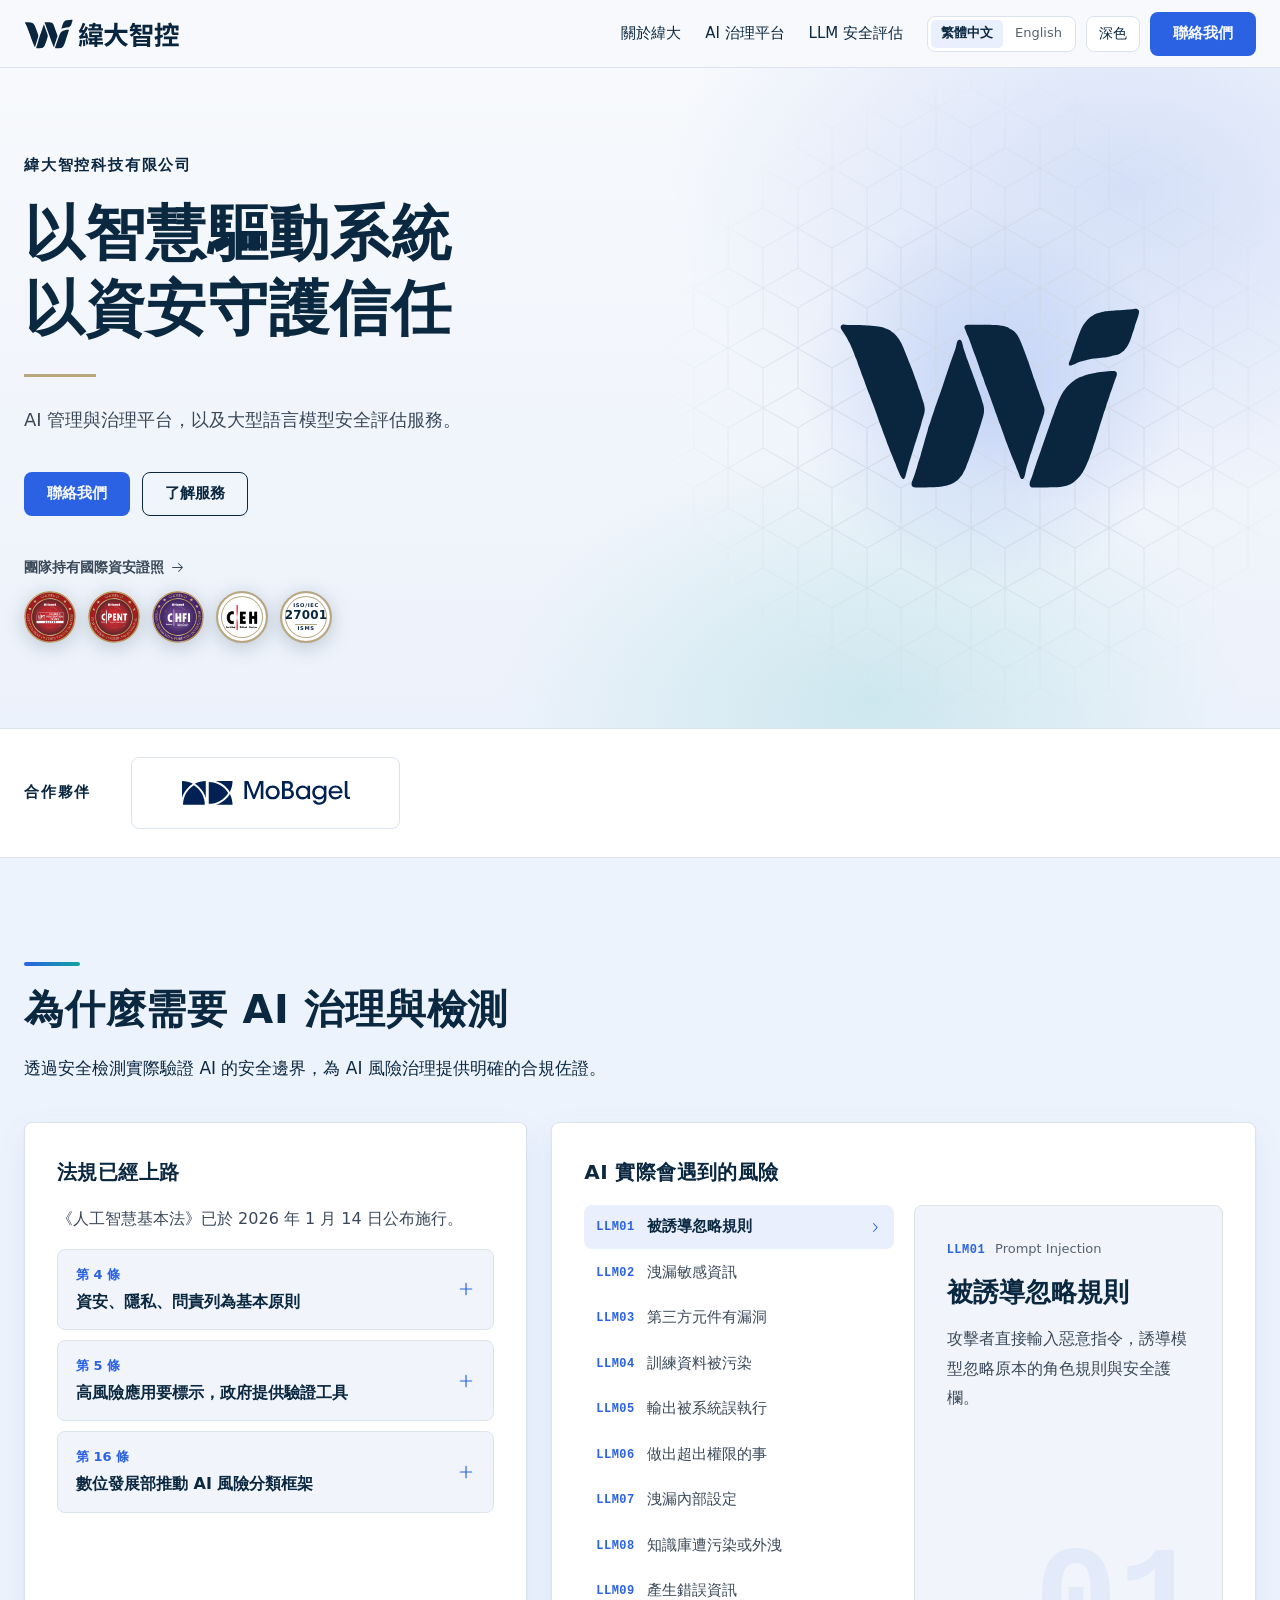
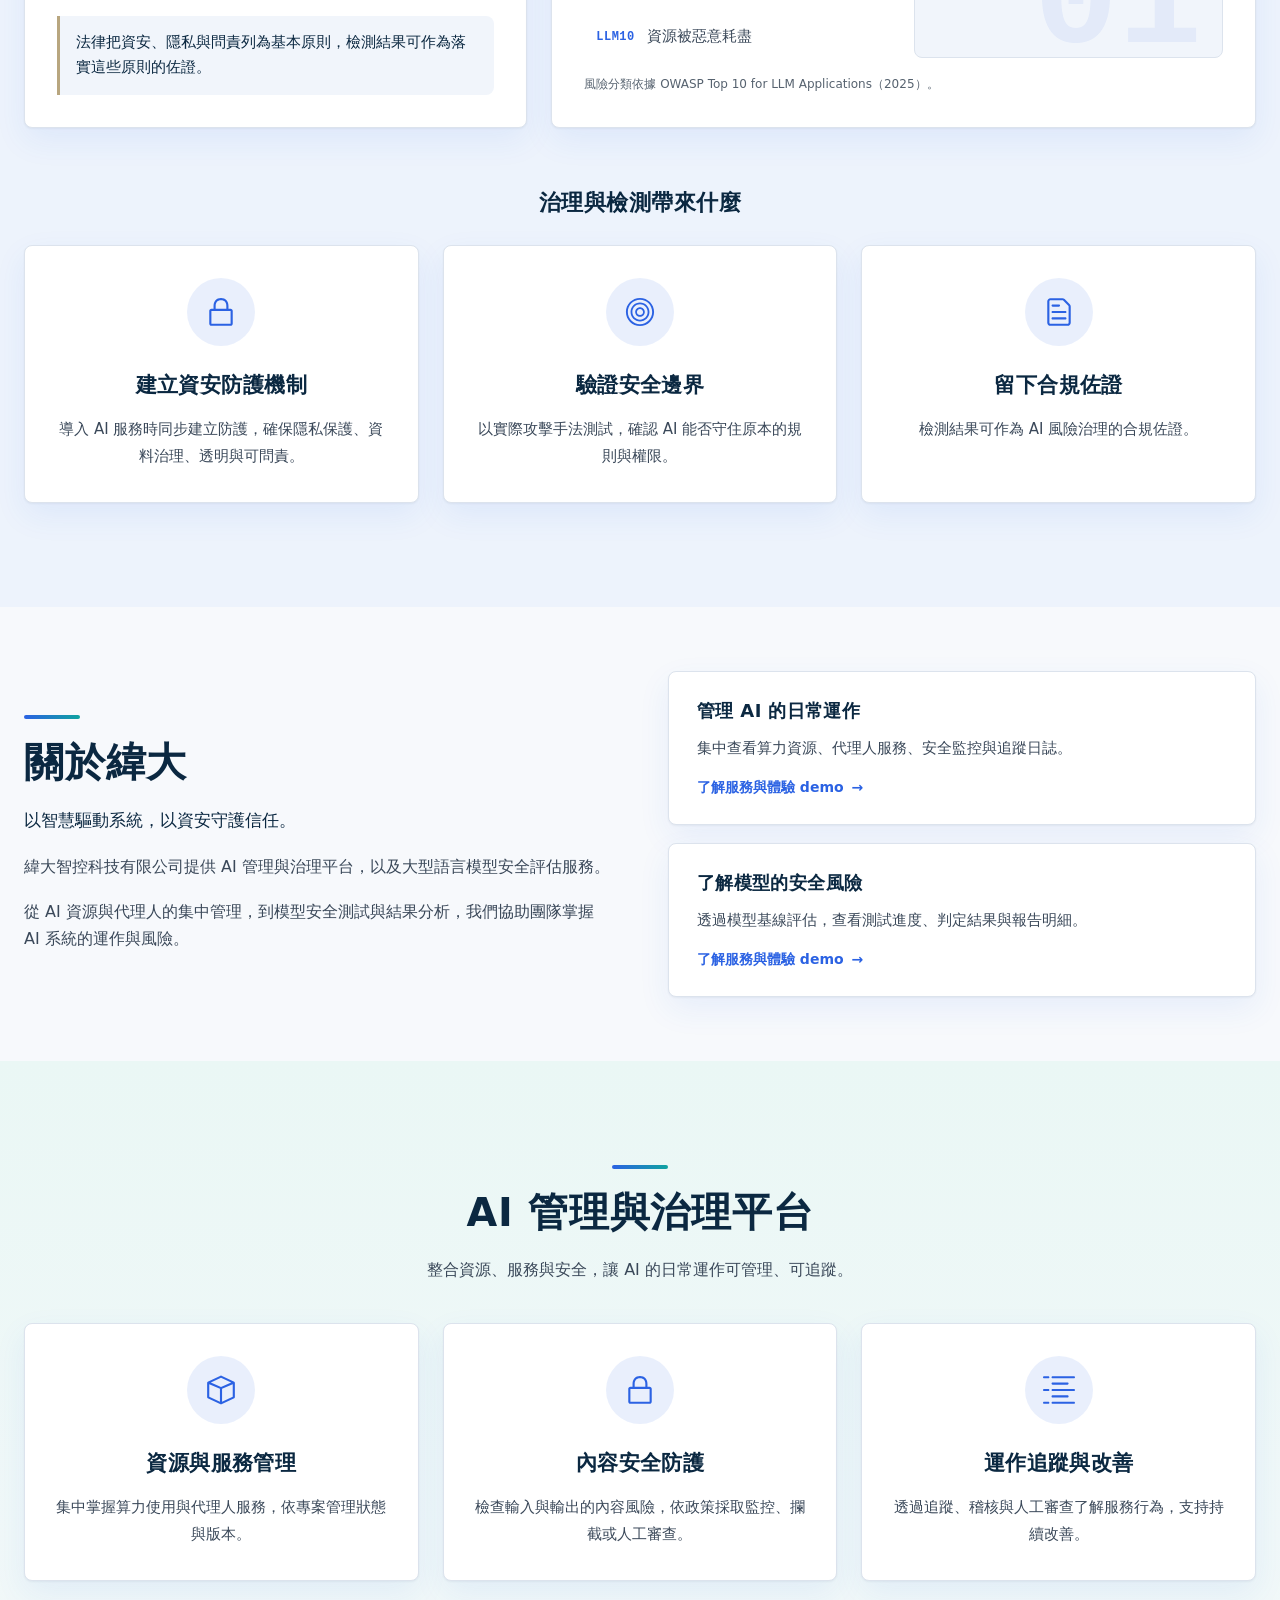
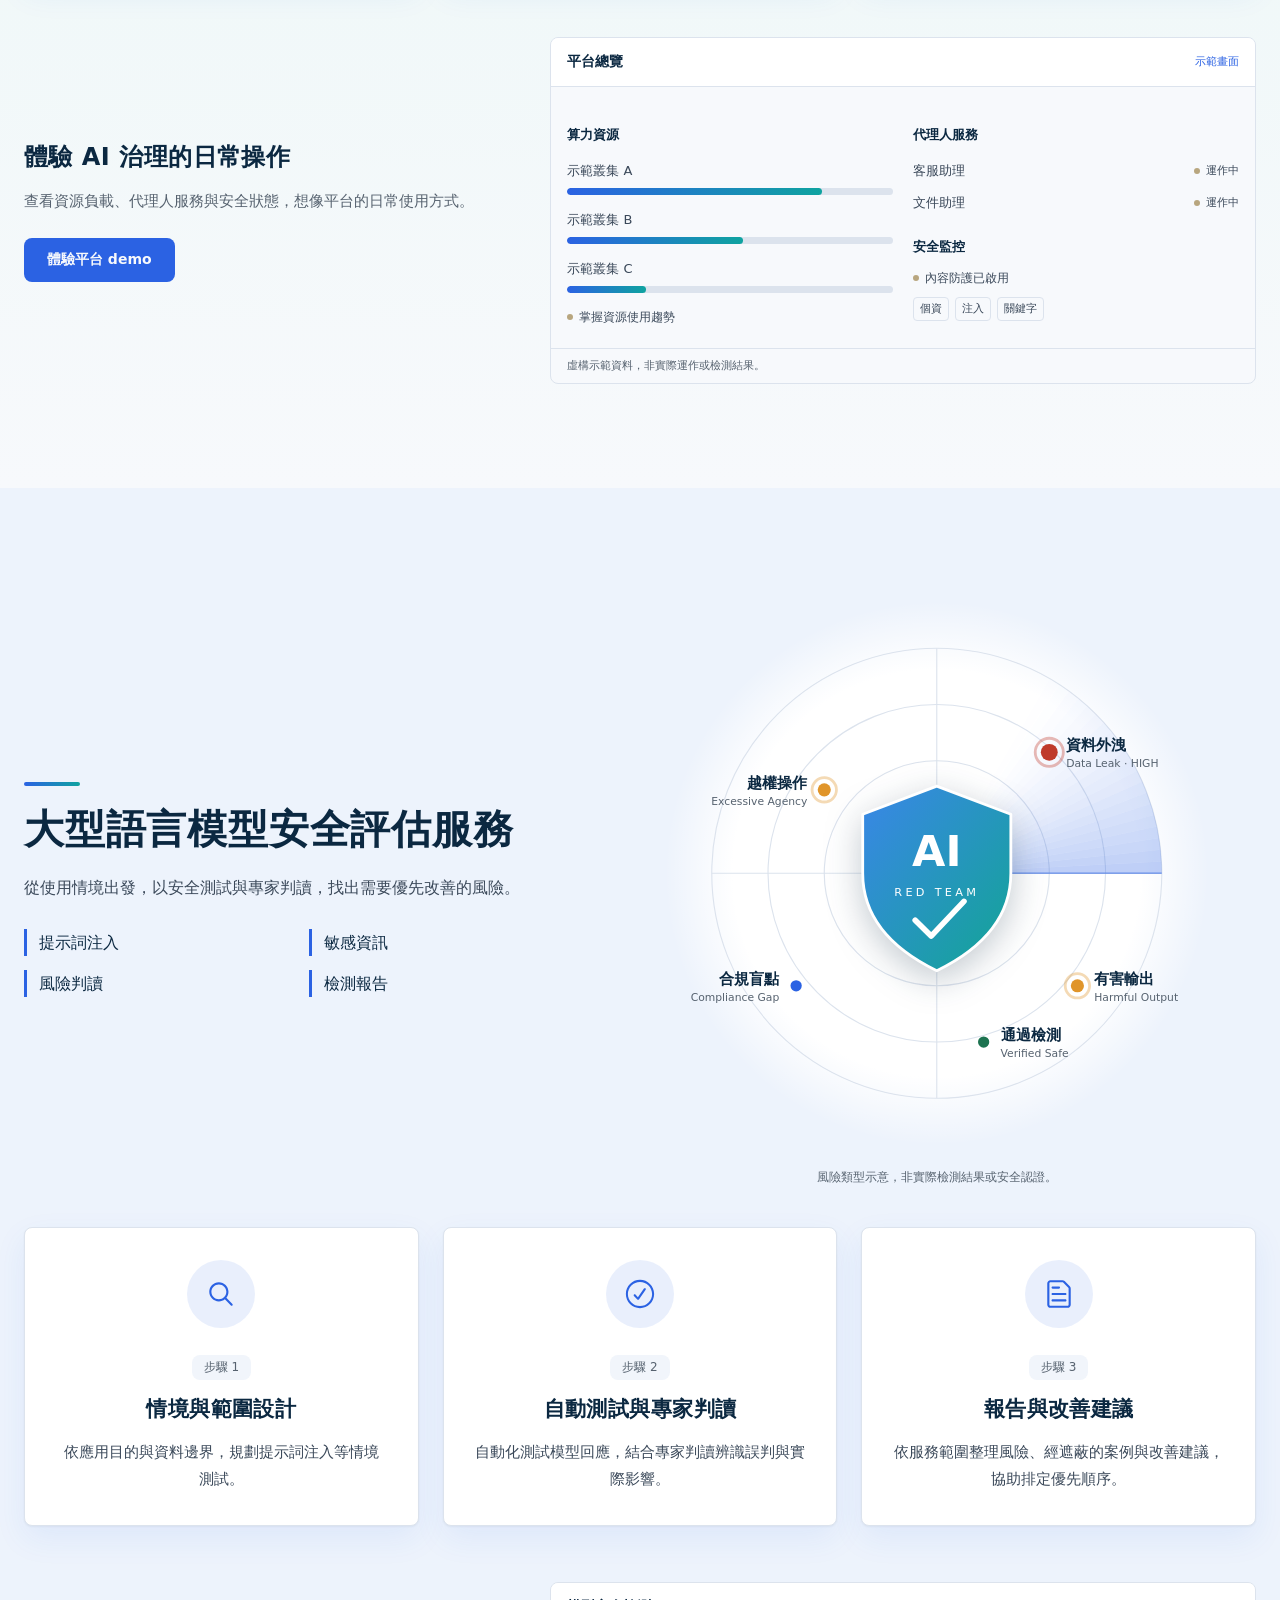
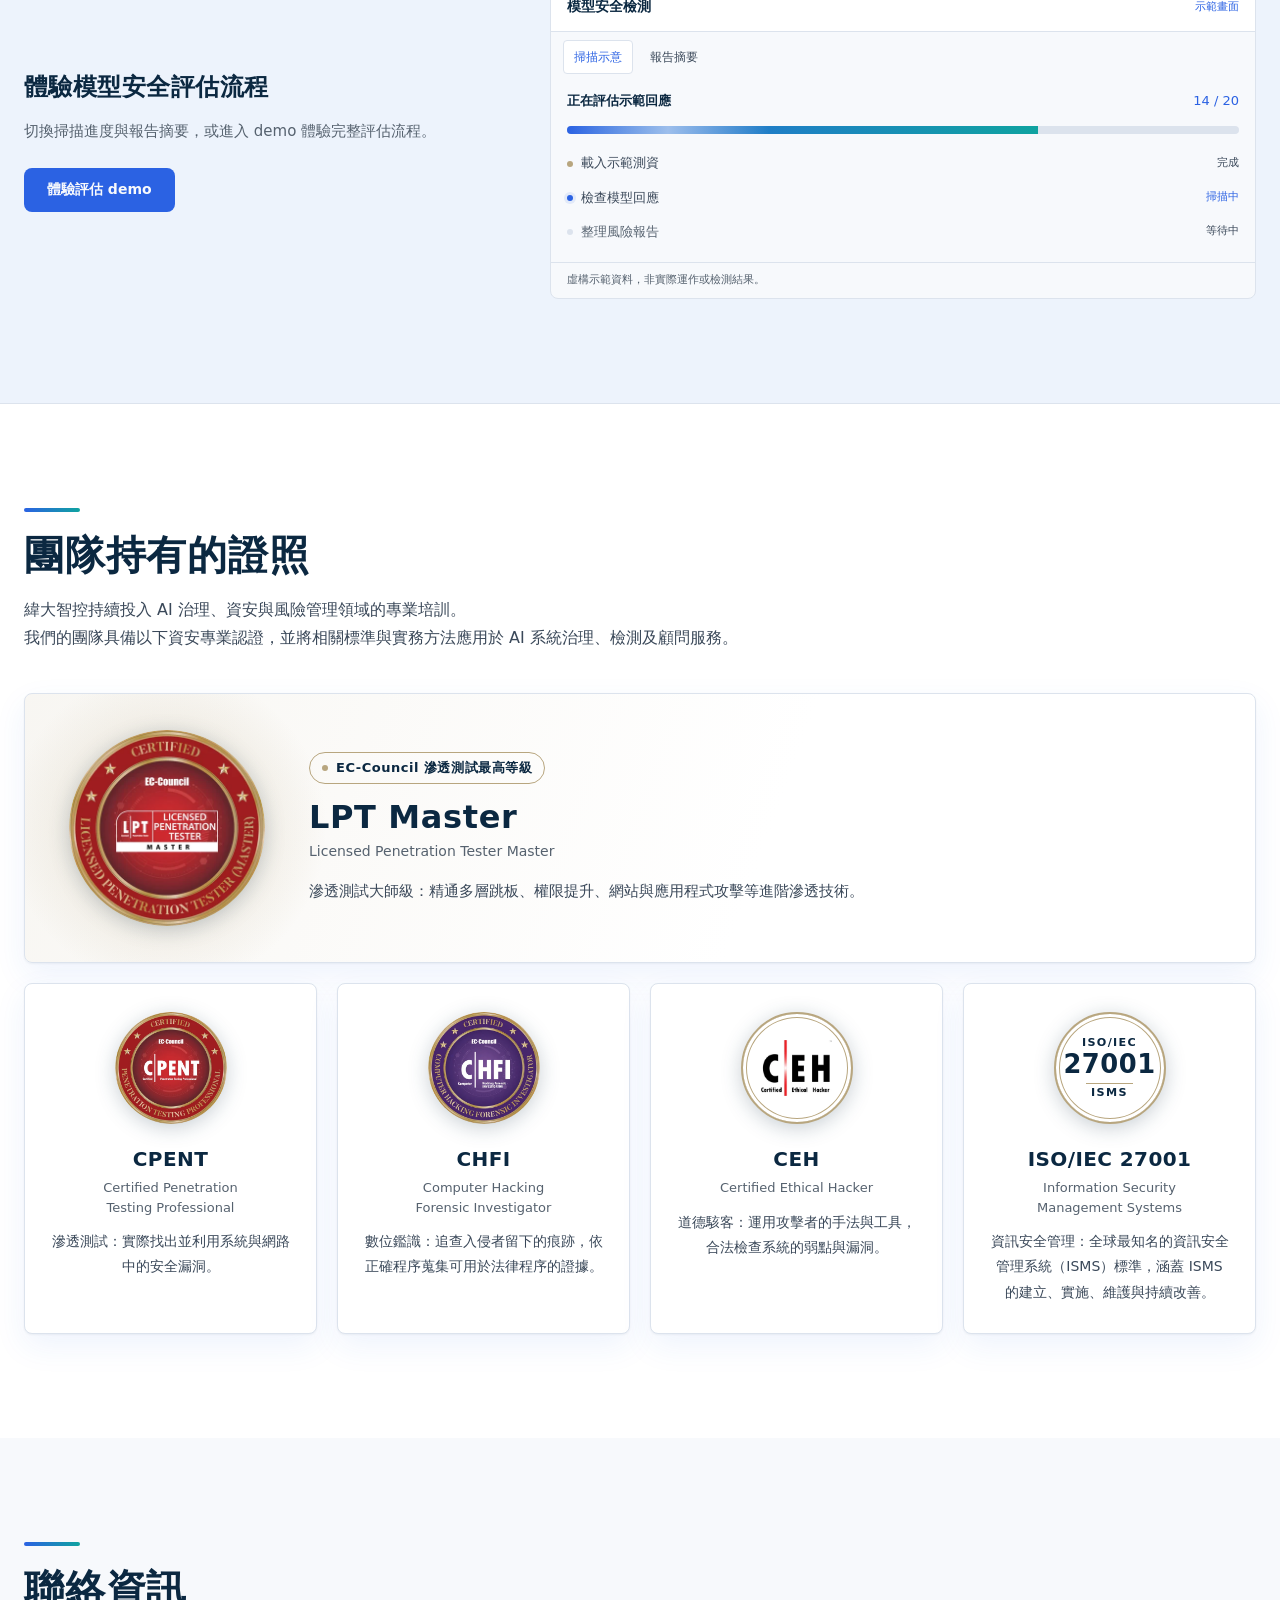
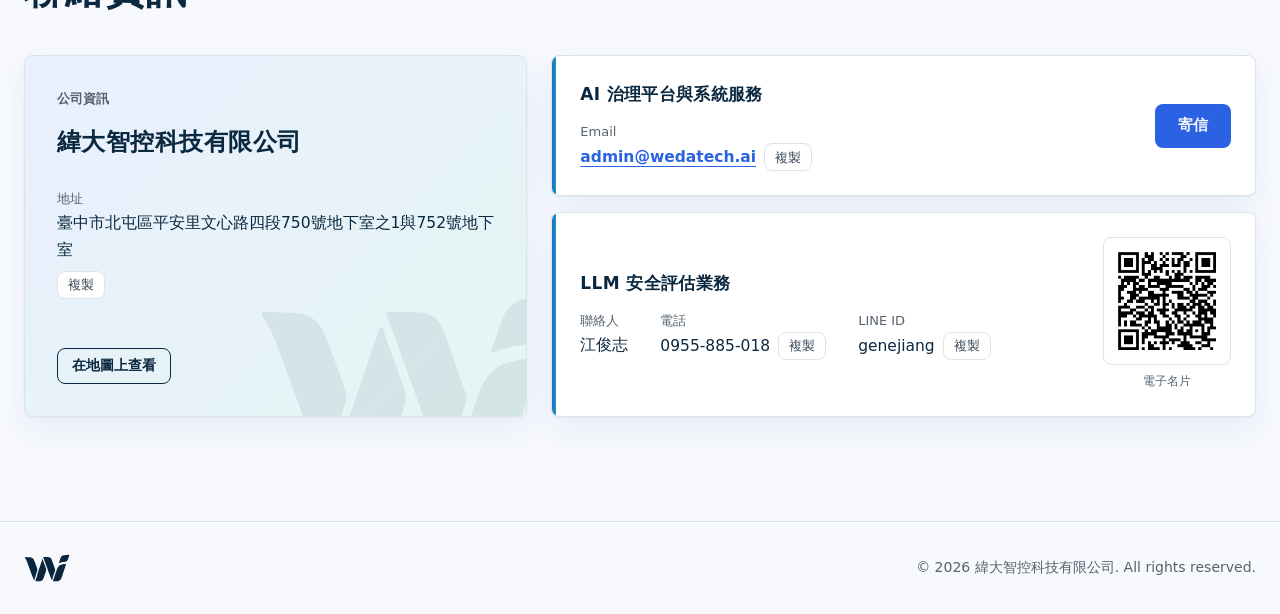
==== commit caa1099f: "Update index.html" ====
--- a/index.html
+++ b/index.html
@@ -39,7 +39,7 @@
 		}
 		</script>
     
-		<script type="module" crossorigin src="/assets/index-BzCRF1R9.js"/>
+		<script type="module" crossorigin src="/assets/index-BzCRF1R9.js"></script>
 		<link rel="stylesheet" crossorigin href="/assets/index-eqVl_-M9.css">
 		
 		</head>
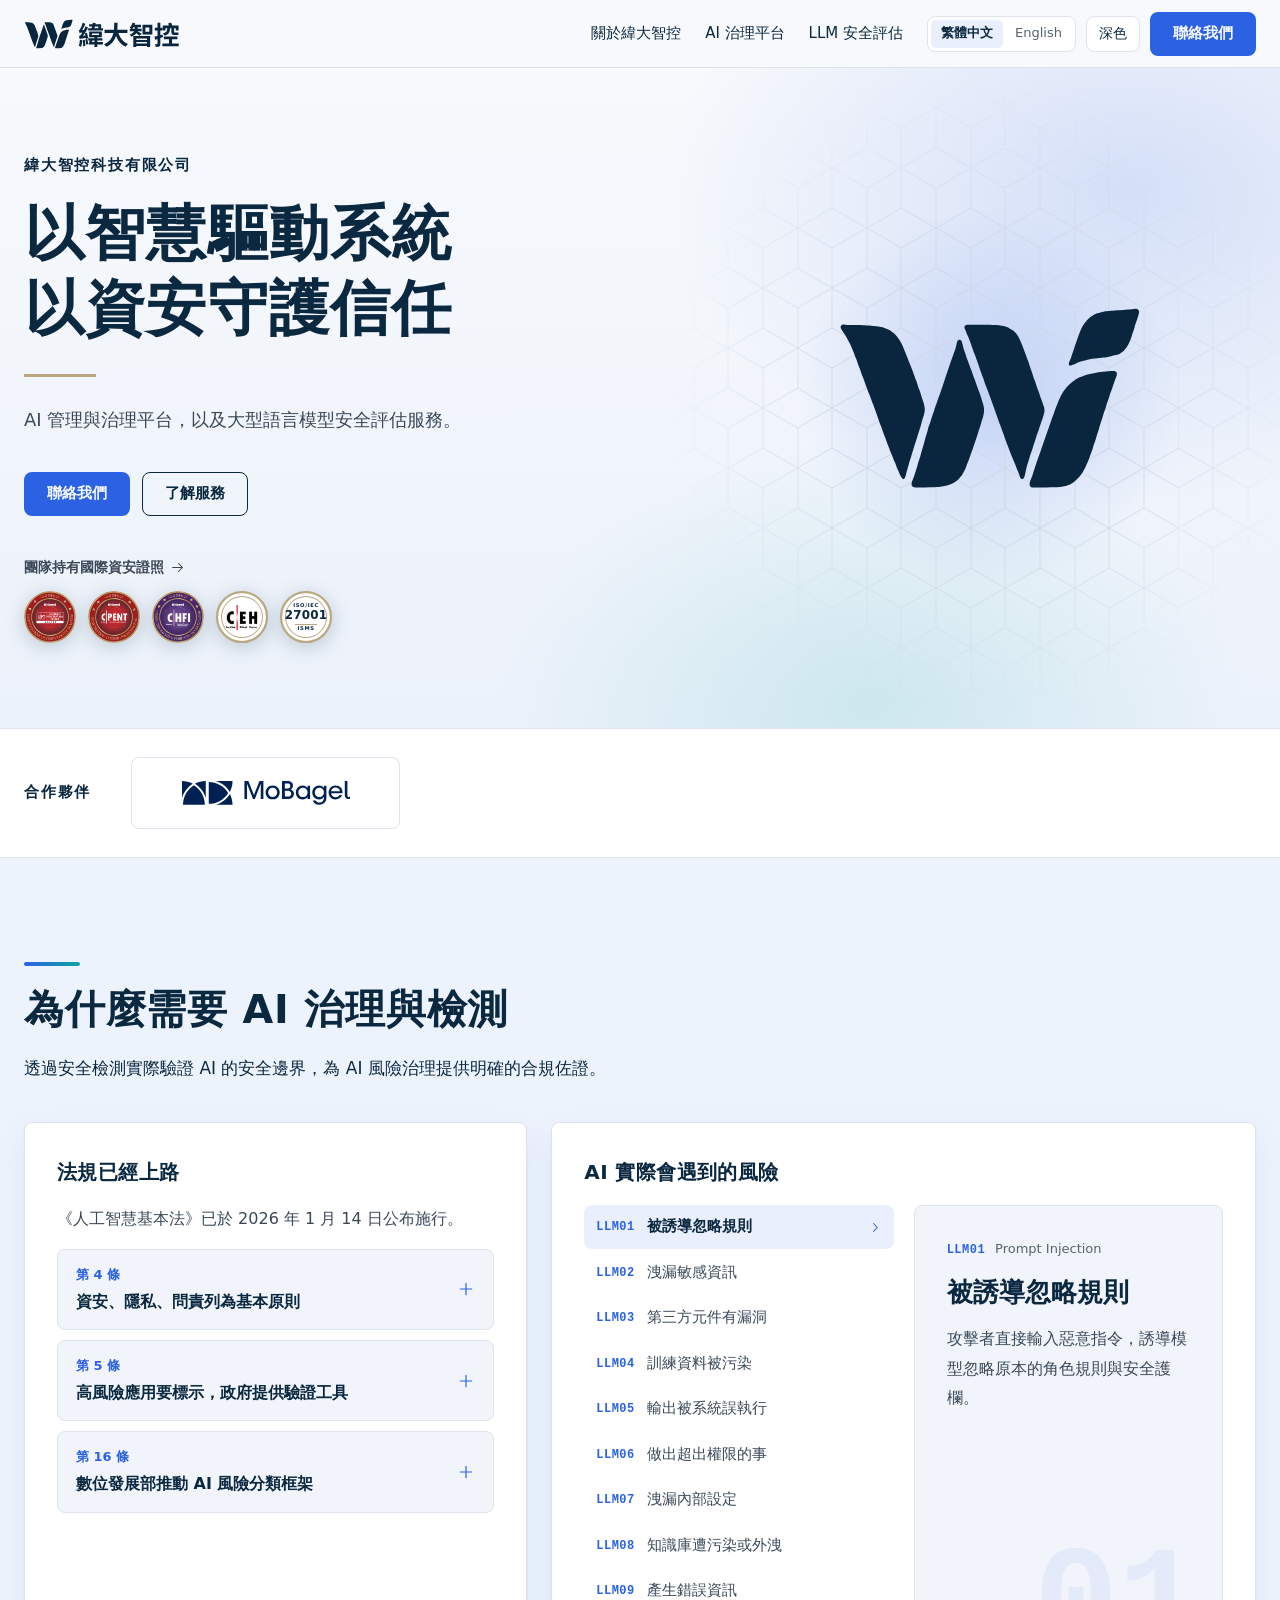
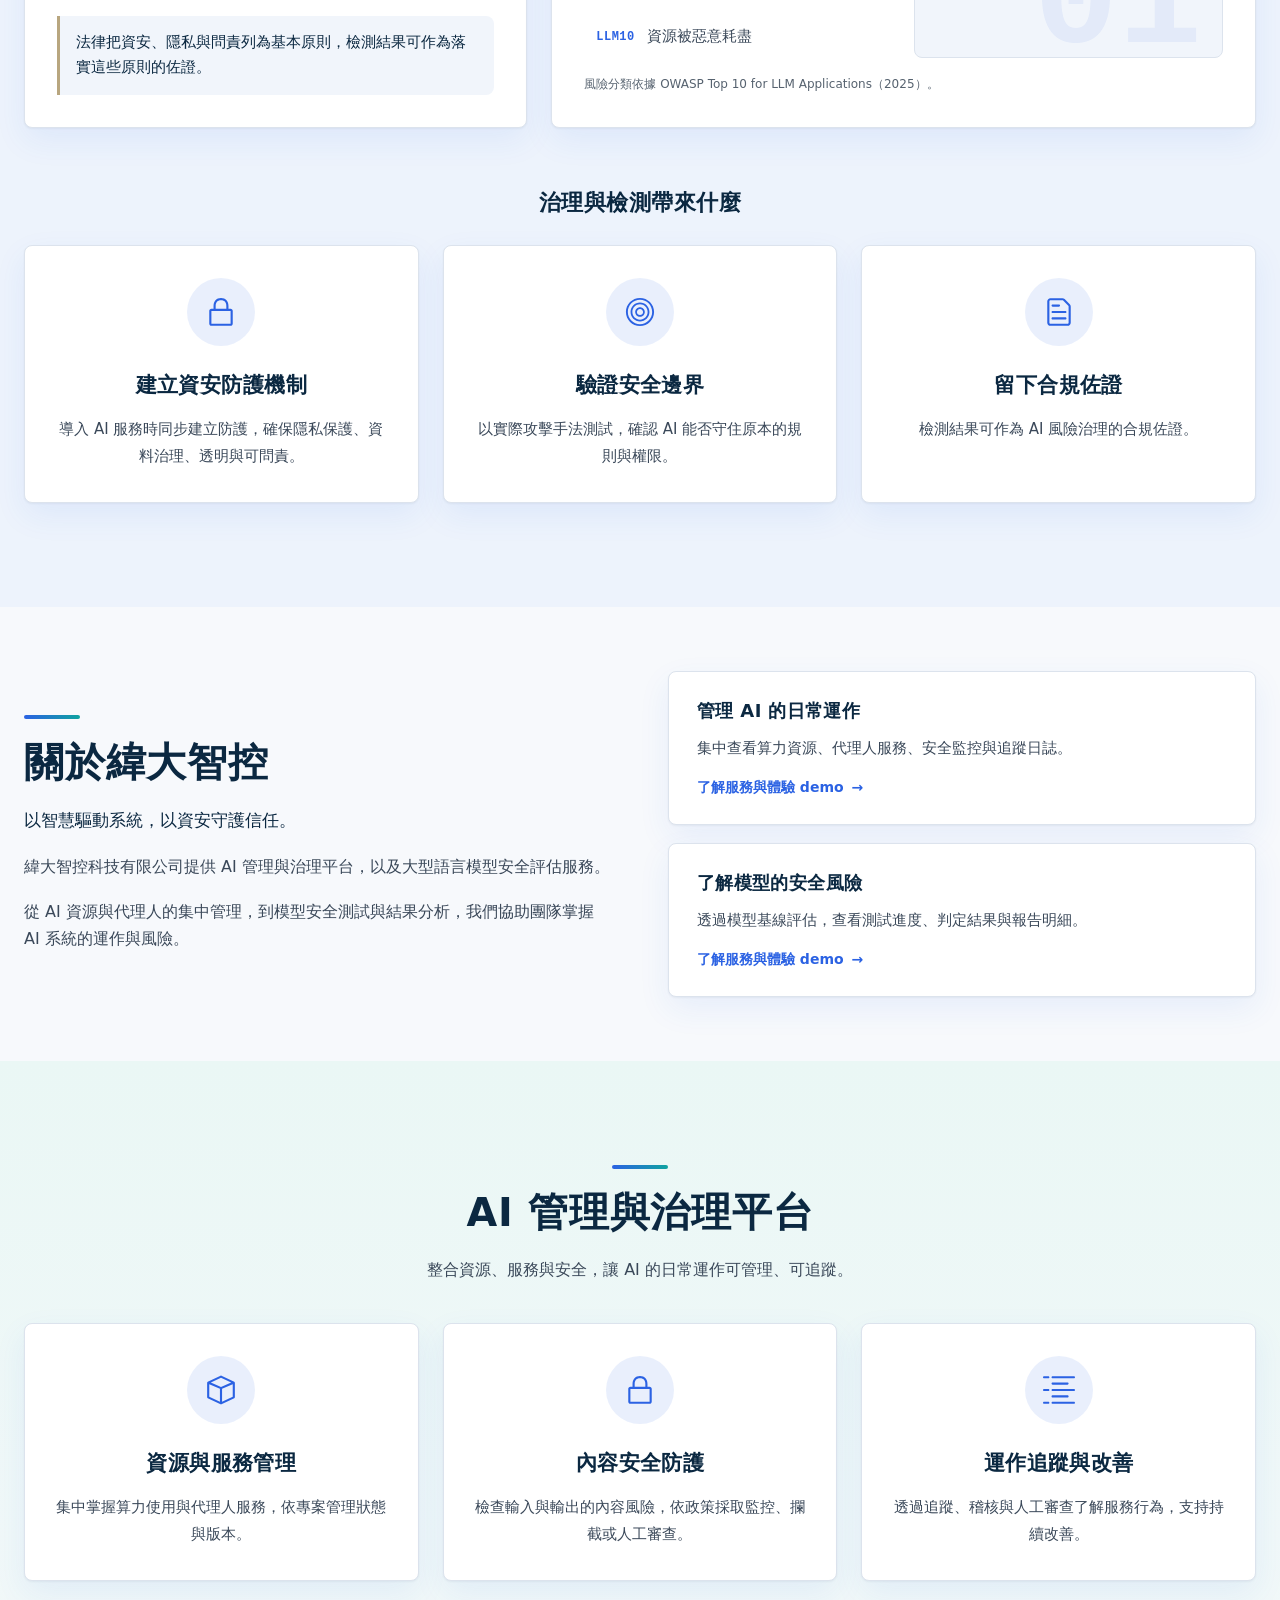
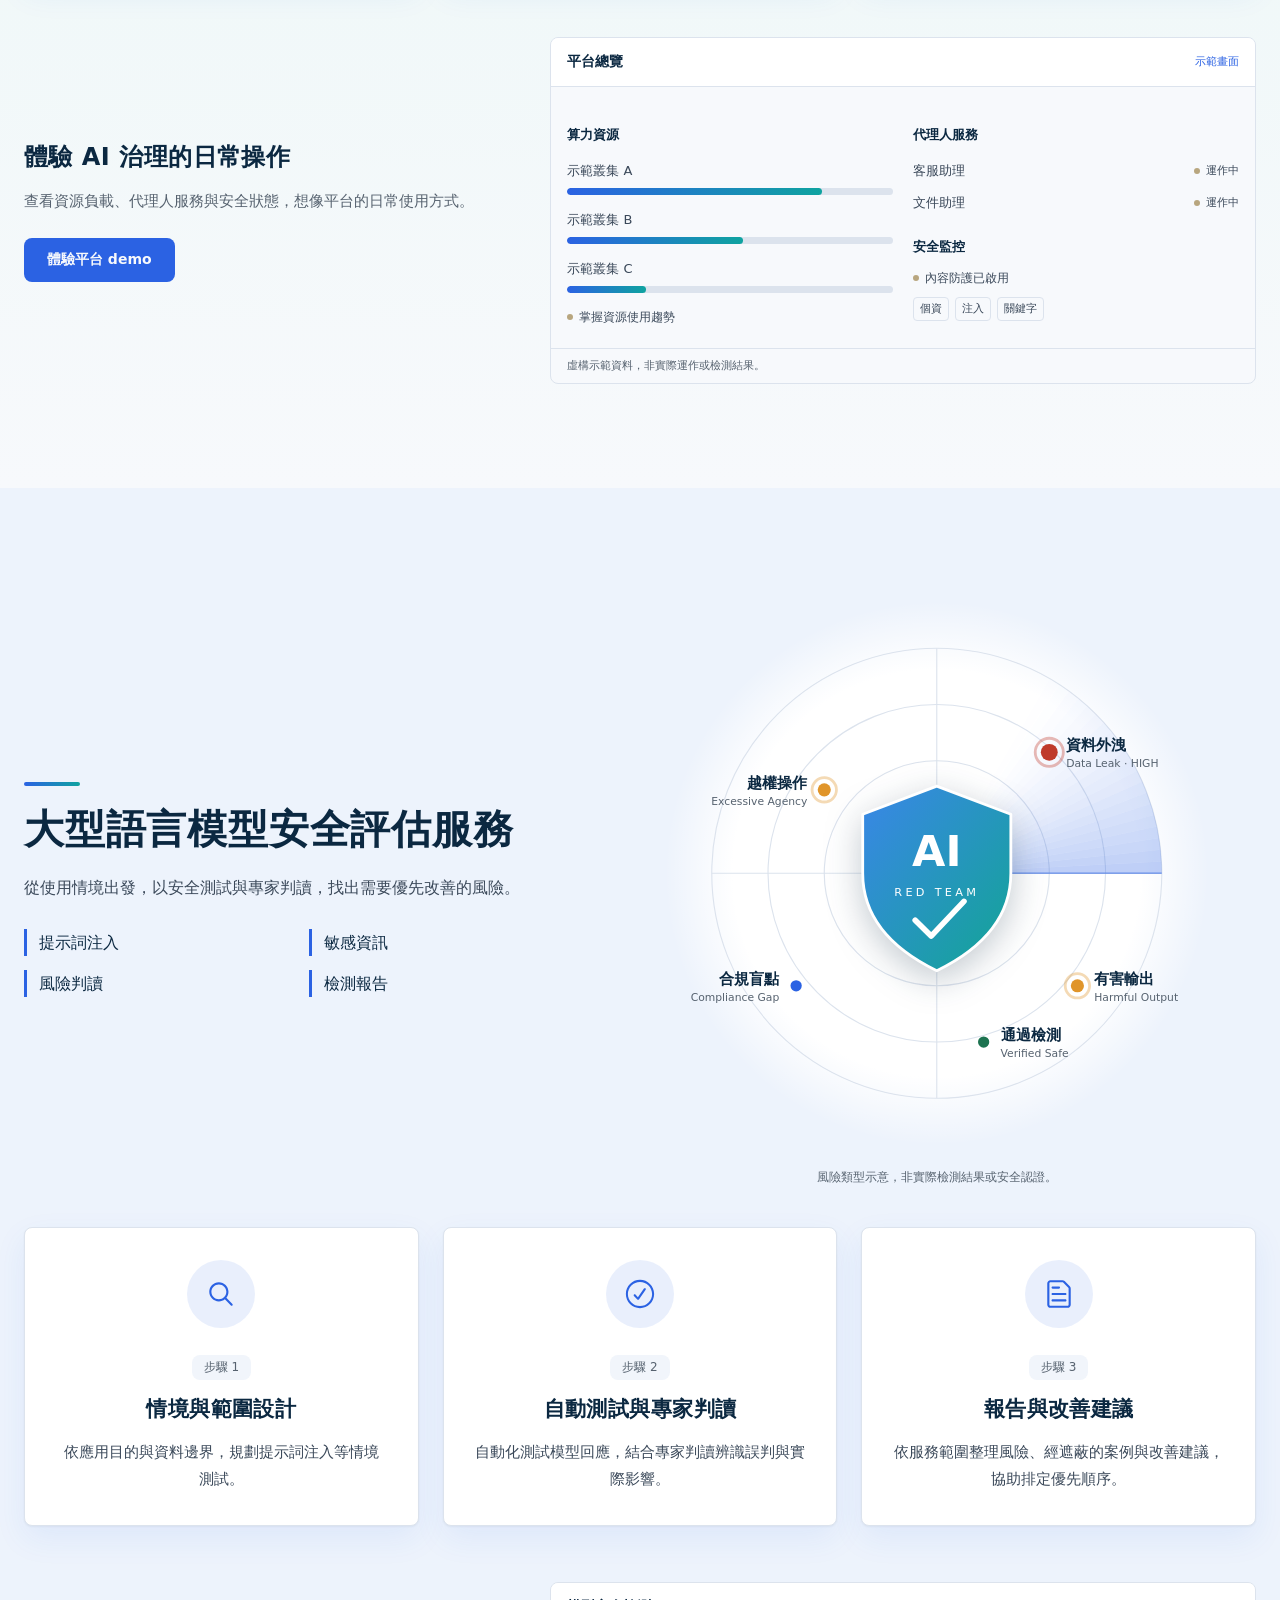
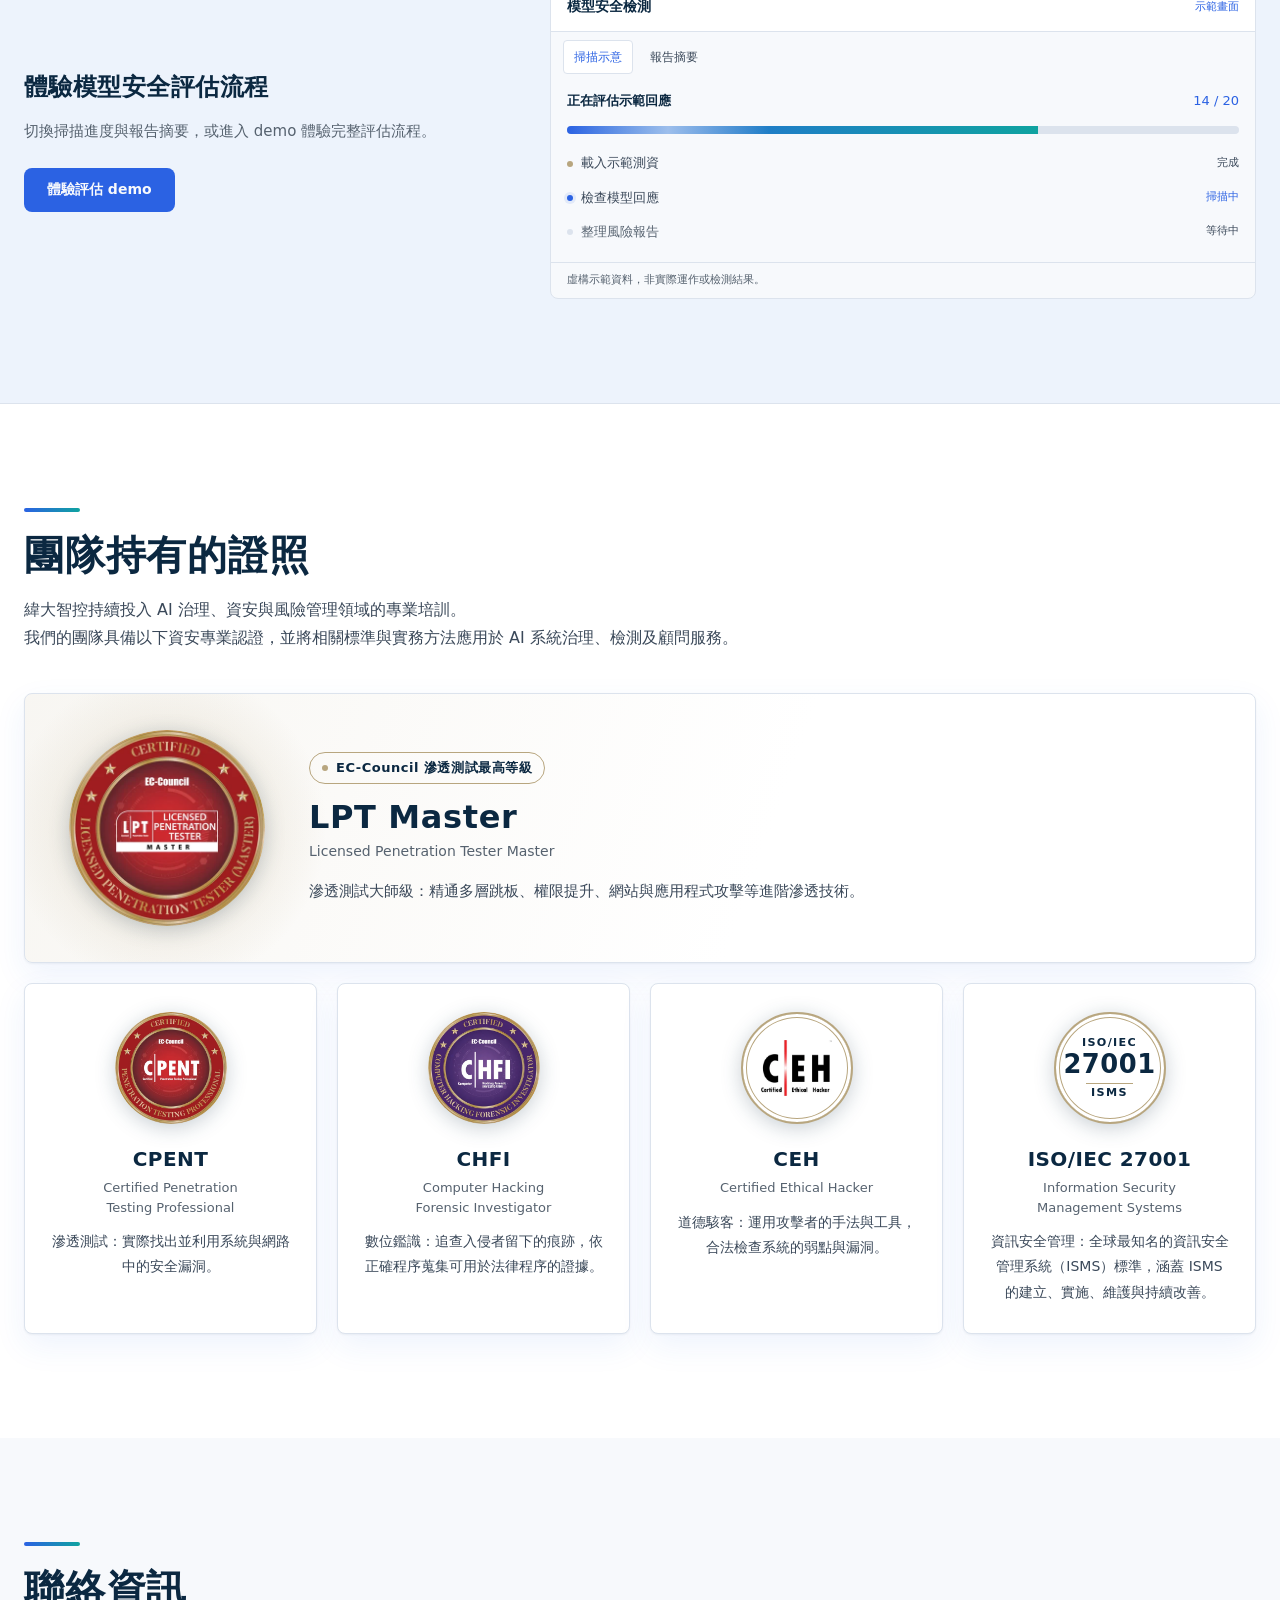
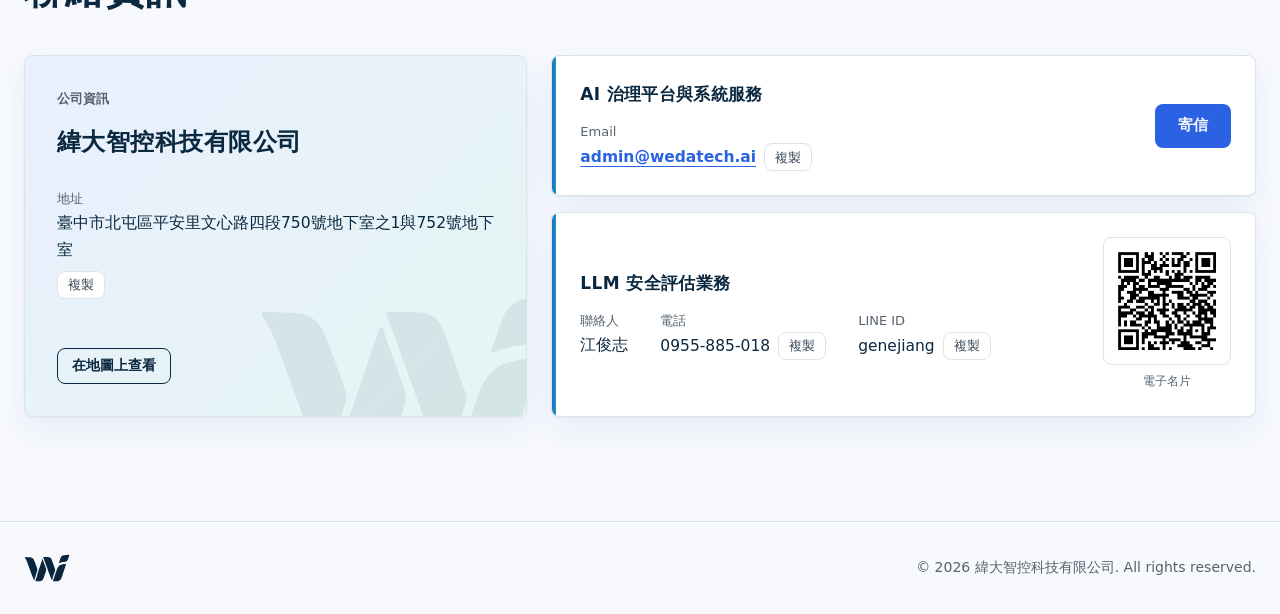
==== commit e7e1c38d: "Update index.html" ====
--- a/index.html
+++ b/index.html
@@ -6,7 +6,8 @@
 		<meta name="viewport" content="width=device-width, initial-scale=1.0"/>
     
 		<title>緯大智控科技有限公司</title>
-    
+		<meta name="description" content="緯大智控科技提供企業 AI 管理與治理平台，以及大型語言模型（LLM）安全評估服務，協助企業安全導入生成式 AI 系統。"/>
+		
 		<script type="application/ld+json">
 		{
 			"@context": "https://schema.org",
@@ -17,6 +18,13 @@
 			"description": "提供企業 AI 管理與治理平台，以及大型語言模型安全評估服務。",
 			"email": "gene@wedatech.ai",
 			"telephone": "+886-955-885-018",
+			"contactPoint": {
+    			"@type": "ContactPoint",
+    			"name": "江俊志",
+   				"contactType": "LLM 安全評估業務",
+    			"email": "gene@wedatech.ai",
+    			"telephone": "+886-955-885-018"
+			},
 			"address": {
 				"@type": "PostalAddress",
 				"addressCountry": "TW",
